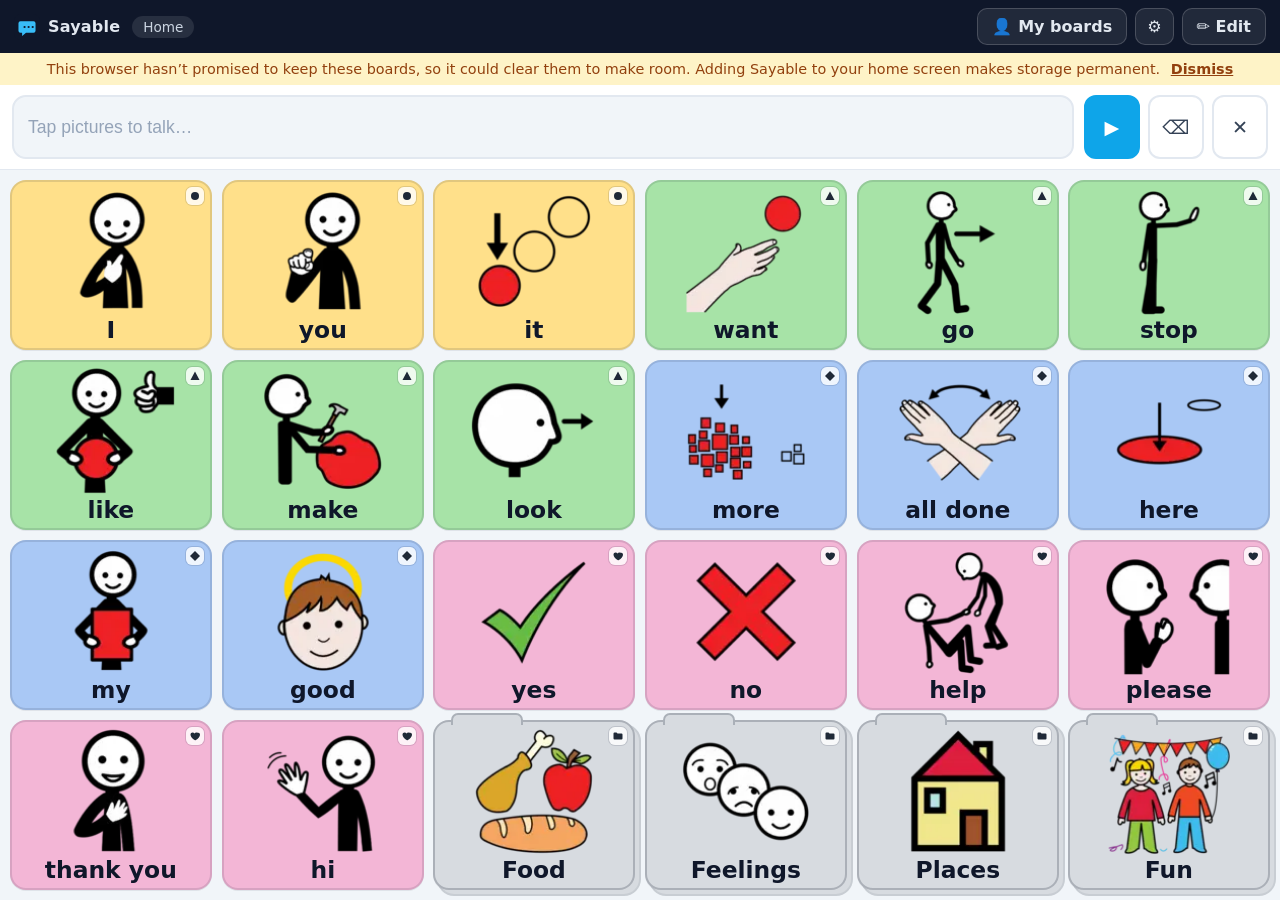
==== app/index.html @ 58f1ee5f "App: deploy the speech watchdog and the storage-permanence notice Tiles that go silent now say so in" ====
<!doctype html>
<html lang="en">
  <head>
    <meta charset="UTF-8" />
    <meta
      name="viewport"
      content="width=device-width, initial-scale=1.0, maximum-scale=1.0, user-scalable=no, viewport-fit=cover"
    />
    <meta name="theme-color" content="#0f172a" />
    <!-- The tile palette is deliberate; block WebView/Chrome "auto dark"
         from algorithmically darkening it (e.g. inside kiosk browsers). -->
    <meta name="color-scheme" content="only light" />
    <meta name="description" content="Sayable — a simple, fast communication board." />

    <!-- Installable web app (PWA) -->
    <meta name="mobile-web-app-capable" content="yes" />
    <meta name="apple-mobile-web-app-capable" content="yes" />
    <meta name="apple-mobile-web-app-status-bar-style" content="black-translucent" />
    <meta name="apple-mobile-web-app-title" content="Sayable" />
    <link rel="icon" href="/app/icon.svg" type="image/svg+xml" />
    <link rel="apple-touch-icon" href="/app/apple-touch-icon.png" />

    <title>Sayable</title>
    <script type="module" crossorigin src="/app/assets/index--m6t_MNO.js"></script>
    <link rel="stylesheet" crossorigin href="/app/assets/index-D01JScxK.css">
  <link rel="manifest" href="/app/manifest.webmanifest"></head>
  <body>
    <div id="app"></div>
  </body>
</html>
---- app/assets/index-D01JScxK.css ----
:root{color-scheme:only light;--ink: #0f172a;--ink-soft: #334155;--surface: #f1f5f9;--panel: #ffffff;--line: #e2e8f0;--accent: #0ea5e9;--danger: #e11d48;--radius: 16px;font-family:system-ui,-apple-system,Segoe UI,Roboto,Helvetica,Arial,sans-serif;-webkit-text-size-adjust:100%}*{box-sizing:border-box}html,body{margin:0;height:100%;background:var(--surface);color:var(--ink)}body{overscroll-behavior:none}#app{height:100dvh;display:flex;flex-direction:column}.app{display:flex;flex-direction:column;height:100%;min-height:0}.topbar{flex:0 0 auto;display:flex;align-items:center;gap:12px;padding:8px 14px;padding-top:calc(8px + env(safe-area-inset-top));padding-left:calc(14px + env(safe-area-inset-left));padding-right:calc(14px + env(safe-area-inset-right));background:var(--ink);color:#e2e8f0}.brand{display:flex;align-items:center;gap:8px;font-weight:700;letter-spacing:.2px}.brand .logo{display:block;border-radius:7px}.crumb{padding:3px 11px;border-radius:999px;background:#ffffff1a;font-size:.85rem;color:#cbd5e1}.top-actions{margin-left:auto;display:flex;align-items:center;gap:8px}.ghost{font:inherit;font-weight:600;color:#e2e8f0;background:#ffffff14;border:1px solid rgba(255,255,255,.18);padding:8px 14px;border-radius:10px;cursor:pointer}.ghost:active{transform:translateY(1px)}.ghost.subtle{font-weight:500;color:#cbd5e1;background:transparent;border-color:#ffffff24}.ghost.toggle.on{background:var(--accent);border-color:var(--accent);color:#fff}.warn{margin:0;padding:8px 14px;background:#fef3c7;color:#92400e;font-size:.9rem;text-align:center}.save-error{margin:0;padding:10px 14px;background:#fee2e2;color:#991b1b;font-size:.92rem;font-weight:600;text-align:center;border-bottom:1px solid #fecaca}.splash{height:100dvh;display:flex;flex-direction:column;align-items:center;justify-content:center;gap:14px;background:var(--surface);color:var(--ink-soft);font-weight:700;font-size:1.25rem}.splash img{border-radius:18px}.edit-hint{margin:0;padding:9px 14px;background:#e0f2fe;color:#075985;font-size:.92rem;text-align:center;border-bottom:1px solid #bae6fd;display:flex;flex-wrap:wrap;align-items:center;justify-content:center;gap:6px 14px}.edit-hint-text{flex:1 1 auto}.mask-tools{flex:0 0 auto;display:flex;align-items:center;gap:10px;white-space:nowrap}.mask-count{font-weight:700;font-variant-numeric:tabular-nums}.utterance{flex:0 0 auto;display:flex;gap:10px;padding:10px 12px;padding-left:calc(12px + env(safe-area-inset-left));padding-right:calc(12px + env(safe-area-inset-right));background:var(--panel);border-bottom:1px solid var(--line)}.strip{flex:1 1 auto;display:flex;align-items:center;gap:8px;flex-wrap:wrap;min-height:64px;padding:8px 14px;background:var(--surface);border:2px solid var(--line);border-radius:14px;cursor:pointer;text-align:left;overflow-x:auto}.placeholder{color:#94a3b8;font-size:1.1rem}.chip{display:inline-flex;align-items:center;gap:6px;padding:6px 12px;background:var(--panel);border:1px solid var(--line);border-radius:10px;font-size:1.15rem;font-weight:600;white-space:nowrap}.chip-sym{font-size:1.25rem}.bar-actions{flex:0 0 auto;display:flex;gap:8px}.bar-btn{font:inherit;font-size:1.2rem;min-width:56px;border:2px solid var(--line);background:var(--panel);border-radius:12px;cursor:pointer;color:var(--ink-soft)}.bar-btn:active{transform:translateY(1px)}.bar-btn.speak{background:var(--accent);border-color:var(--accent);color:#fff}.board-area{flex:1 1 auto;min-height:0;padding:10px;padding-left:calc(10px + env(safe-area-inset-left));padding-right:calc(10px + env(safe-area-inset-right));padding-bottom:calc(10px + env(safe-area-inset-bottom))}.grid{height:100%;display:grid;grid-template-columns:repeat(var(--cols),1fr);grid-template-rows:repeat(var(--rows),1fr);gap:10px}.tile{position:relative;container-type:size;display:flex;flex-direction:column;align-items:center;justify-content:center;gap:2px;padding:5px;border:2px solid rgba(15,23,42,.12);border-radius:var(--radius);background:var(--bg, #fff);color:var(--ink);cursor:pointer;font:inherit;user-select:none;-webkit-user-select:none;touch-action:manipulation;box-shadow:0 1px #0f172a14;transition:transform .05s ease;overflow:hidden}.tile:active{transform:scale(.96)}.tile:focus-visible{outline:3px solid var(--accent);outline-offset:2px}.tile-sym{font-size:clamp(1.4rem,46cqmin,5.5rem);line-height:1}.tile-label{font-size:clamp(.72rem,15cqmin,1.5rem);font-weight:700;text-align:center;line-height:1.05;max-width:100%}@media(max-width:600px){.board-area{overflow-y:auto;-webkit-overflow-scrolling:touch}.grid{height:auto;min-height:100%;grid-template-columns:repeat(auto-fill,minmax(96px,1fr));grid-template-rows:none;grid-auto-rows:auto;align-content:start}.tile,.tile-slot{aspect-ratio:1 / 1}}.tile.folder{overflow:visible;border-color:#0f172a38;box-shadow:5px 5px 0 -1px var(--bg, #fff),5px 5px 0 1px #0f172a2e,0 1px #0f172a14}.folder-tab{position:absolute;top:-9px;left:16px;width:42%;max-width:72px;height:12px;background:var(--bg, #fff);border:2px solid rgba(15,23,42,.22);border-bottom:none;border-radius:7px 7px 0 0}.grid.editing .tile{touch-action:none;cursor:grab}.tile.editing{box-shadow:0 0 0 2px #0ea5e973,0 1px #0f172a14}.tile.folder.editing{box-shadow:5px 5px 0 -1px var(--bg, #fff),5px 5px 0 1px #0f172a2e,0 0 0 2px #0ea5e973}.tile.dragging,.tile.editing.dragging,.tile.folder.editing.dragging{opacity:.3;filter:grayscale(.85);box-shadow:inset 0 0 0 2px #0ea5e98c;transform:none;cursor:grabbing}.tile-ghost{position:fixed;left:0;top:0;z-index:40;pointer-events:none;opacity:.95;filter:drop-shadow(0 14px 24px rgba(15,23,42,.35))}.tile-ghost .tile{width:100%;height:100%;aspect-ratio:auto;cursor:grabbing}.edit-grip{position:absolute;top:5px;left:8px;font-size:.85rem;letter-spacing:-1px;color:#0f172a66}.tile-slot{border-radius:var(--radius);border:2px dashed rgba(15,23,42,.07);background:#0f172a04;pointer-events:none}.tile.masked{opacity:.42;filter:saturate(.35)}.tile.blank{border-style:dashed;border-color:#0f172a2e;background:#0f172a05;box-shadow:none}.blank-label{color:var(--ink-soft);font-weight:600;font-size:clamp(.6rem,11cqmin,.9rem);letter-spacing:.04em;opacity:.55}.preview-tile.blank{border-style:dashed;border-color:#0f172a38;background:#0f172a05}.tile-eye{position:absolute;bottom:4px;right:5px;width:30px;height:30px;display:flex;align-items:center;justify-content:center;font-size:.9rem;line-height:1;border-radius:999px;background:#ffffffeb;box-shadow:0 0 0 1px #0f172a1f,0 1px 3px #0f172a38}.tile-eye.off:after{content:"";position:absolute;left:3px;right:3px;top:50%;height:2px;border-radius:2px;background:var(--danger);transform:rotate(-45deg)}.tile.masked .tile-eye{opacity:1}.reveal-chip{background:#fef3c7;border-color:#fcd34d;color:#92400e;font-weight:700}.preview-tile.masked{opacity:.42;filter:saturate(.35)}.add-tile{border:2px dashed rgba(15,23,42,.32);background:#ffffff8c;color:var(--ink-soft)}.add-tile .tile-sym{font-weight:300}.modal-backdrop{position:fixed;top:0;right:0;bottom:0;left:0;background:#0f172a80;display:flex;align-items:center;justify-content:center;padding:16px;z-index:50}.modal{width:100%;max-width:480px;max-height:92dvh;overflow-y:auto;background:var(--panel);border-radius:18px;padding:18px;box-shadow:0 24px 60px #0f172a59;display:flex;flex-direction:column;gap:12px}.modal-body{display:grid;grid-template-columns:1fr;gap:14px;grid-template-areas:"preview" "words" "picture" "color" "when" "advanced"}.field-preview{grid-area:preview;display:flex;justify-content:center}.field-words{grid-area:words}.field-picture{grid-area:picture}.field-color{grid-area:color}.field-when{grid-area:when}.field-advanced{grid-area:advanced;gap:12px;padding-top:6px;border-top:1px solid var(--line)}.adv-toggle{align-self:flex-start;display:inline-flex;align-items:center;gap:7px;padding:4px 2px;border:none;background:none;cursor:pointer;font:inherit;font-size:.85rem;font-weight:700;letter-spacing:.02em;color:var(--ink-soft)}.adv-toggle:hover{color:var(--ink)}.adv-caret{display:inline-block;transition:transform .15s ease;font-size:.75rem}.adv-caret.open{transform:rotate(90deg)}.adv-dot{width:7px;height:7px;border-radius:50%;background:var(--accent)}.adv-body{display:flex;flex-direction:column;gap:8px}.spoken-row{display:flex;gap:8px;align-items:stretch}.spoken-row .text-in{flex:1 1 auto;min-width:0}.preview-btn{flex:0 0 auto}.field-hint{font-size:.8rem;color:var(--ink-soft);line-height:1.35}@media(min-width:720px){.modal{max-width:820px}.modal-body{grid-template-columns:1fr 1fr;column-gap:26px;align-items:start;grid-template-areas:"words   preview" "picture color" "picture when" "advanced advanced"}}.modal-head{font-size:1.15rem;font-weight:800}.preview-tile{align-self:center;position:relative;container-type:size;width:150px;height:150px;display:flex;flex-direction:column;align-items:center;justify-content:center;gap:4px;background:var(--bg, #fff);border:2px solid rgba(15,23,42,.14);border-radius:var(--radius)}.preview-tile.folder{overflow:visible;box-shadow:5px 5px 0 -1px var(--bg, #fff),5px 5px 0 1px #0f172a2e}.field{display:flex;flex-direction:column;gap:8px}.field-label{font-size:.85rem;font-weight:700;color:var(--ink-soft);text-transform:uppercase;letter-spacing:.04em}.text-in,.emoji-in,.board-sel{font:inherit;padding:10px 12px;border:2px solid var(--line);border-radius:10px;background:var(--surface);color:var(--ink)}.text-in:focus,.emoji-in:focus,.board-sel:focus{outline:none;border-color:var(--accent)}.emoji-area{display:flex;gap:10px;align-items:flex-start}.emoji-in{width:64px;flex:0 0 auto;text-align:center;font-size:1.5rem}.emoji-grid{flex:1 1 auto;display:grid;grid-template-columns:repeat(8,1fr);gap:4px}.emoji-opt{font-size:1.25rem;aspect-ratio:1;border:1px solid transparent;border-radius:8px;background:var(--surface);cursor:pointer}.emoji-opt.sel{border-color:var(--accent);background:#e0f2fe}.swatches{display:grid;grid-template-columns:repeat(3,1fr);gap:8px}.swatch{font:inherit;font-weight:700;font-size:.85rem;padding:12px 6px;border:2px solid rgba(15,23,42,.12);border-radius:10px;background:var(--sw);color:#0f172abf;cursor:pointer}.swatch.sel{border-color:var(--ink);box-shadow:0 0 0 2px var(--ink)}.seg{display:grid;grid-template-columns:1fr 1fr;gap:8px}.seg button{font:inherit;font-weight:600;padding:11px 8px;border:2px solid var(--line);border-radius:10px;background:var(--surface);color:var(--ink-soft);cursor:pointer}.seg button.sel{border-color:var(--accent);background:#e0f2fe;color:#075985}.modal-actions{display:flex;align-items:center;gap:8px;padding-top:4px}.modal-actions .grow{flex:1 1 auto}.primary,.ghost-dark,.danger{font:inherit;font-weight:700;padding:11px 18px;border-radius:10px;cursor:pointer;border:2px solid transparent}.primary{background:var(--accent);color:#fff}.ghost-dark{background:var(--surface);border-color:var(--line);color:var(--ink-soft)}.danger{background:#fff1f2;border-color:#fecdd3;color:var(--danger)}img.sym-img{display:block;object-fit:contain;pointer-events:none}img.sym-img.tile-sym{flex:1 1 auto;width:100%;min-height:0;object-fit:contain}img.sym-img.chip-sym{width:1.4rem;height:1.4rem}.picker{display:flex;flex-direction:column;gap:10px}.picker-tabs{display:flex;gap:8px}.picker-tabs button{font:inherit;font-weight:600;padding:8px 12px;border:2px solid var(--line);border-radius:10px;background:var(--surface);color:var(--ink-soft);cursor:pointer}.picker-tabs button.sel{border-color:var(--accent);background:#e0f2fe;color:#075985}.search-row{display:flex;gap:8px}.search-row .text-in{flex:1 1 auto}.search-row .primary{flex:0 0 auto}.result-grid{display:grid;grid-template-columns:repeat(4,1fr);gap:8px;max-height:220px;overflow-y:auto}.result{aspect-ratio:1;padding:6px;border:2px solid var(--line);border-radius:10px;background:#fff;cursor:pointer}.result img{width:100%;height:100%;object-fit:contain}.result:hover{border-color:var(--accent)}.picker-note{margin:0;font-size:.85rem;color:var(--ink-soft)}.linklike{align-self:flex-start;padding:0;border:none;background:none;font-size:.85rem;color:var(--accent);text-decoration:underline;cursor:pointer}.import-error{color:var(--danger);font-weight:600}.attribution{margin:2px 0 0;font-size:.72rem;color:#94a3b8}.attribution a{color:inherit}.upload-area{display:flex;flex-direction:column;gap:8px;align-items:flex-start}.upload-btn{display:inline-flex;align-items:center;justify-content:center;font:inherit;font-weight:700;padding:14px 20px;border:2px dashed var(--accent);border-radius:12px;background:#e0f2fe;color:#075985;cursor:pointer}.upload-btn input{display:none}.profile-chip{display:inline-flex;align-items:center;gap:6px;max-width:200px}.pchip-name{max-width:130px;overflow:hidden;text-overflow:ellipsis;white-space:nowrap}.profiles-modal{max-width:600px}.profile-grid{display:grid;grid-template-columns:repeat(auto-fill,minmax(150px,1fr));gap:12px}.pcard{position:relative;display:flex;flex-direction:column;border:2px solid var(--line);border-radius:14px;background:var(--surface);min-height:104px}.pcard.active{border-color:var(--accent);box-shadow:0 0 0 2px #0ea5e940}.pcard-check{position:absolute;top:8px;right:11px;color:var(--accent);font-weight:800}.pcard-main{flex:1 1 auto;display:flex;flex-direction:column;gap:4px;align-items:flex-start;justify-content:center;padding:14px;border:none;background:transparent;cursor:pointer;font:inherit;text-align:left}.pcard-name{font-weight:700;font-size:1.05rem}.pcard-meta{font-size:.8rem;color:var(--ink-soft)}.pcard-tools{display:flex;gap:4px;padding:0 10px 10px}.icon-btn{font:inherit;font-size:1rem;padding:4px 9px;border:1px solid var(--line);border-radius:8px;background:var(--panel);cursor:pointer}.pcard-rename{margin:12px 12px 8px}.pcard.adding{padding:12px;gap:8px;justify-content:center}.adding-actions{display:flex;gap:8px;justify-content:flex-end}.pcard-add{align-items:center;justify-content:center;gap:6px;border-style:dashed;color:var(--ink-soft);cursor:pointer;font:inherit;font-weight:600}.pcard-add-plus{font-size:1.9rem;font-weight:300;line-height:1}.ghost.icon-only{padding:8px 11px}.cat-badge{position:absolute;top:5px;right:6px;width:18px;height:18px;display:flex;align-items:center;justify-content:center;background:#ffffffd1;border-radius:6px;box-shadow:0 0 0 1px #0f172a1f}.cat-badge svg{display:block;fill:#1f2937}.report-modal{max-width:520px}.rp-tabs{display:flex;gap:6px;margin-bottom:12px}.rp-tab{flex:1 1 0;padding:8px 4px;border:2px solid var(--line);border-radius:10px;background:var(--panel);color:var(--ink-soft);font:inherit;font-size:.86rem;font-weight:700;cursor:pointer}.rp-tab.sel{border-color:var(--accent);background:#e0f2fe;color:#075985}.rp-stats{display:grid;grid-template-columns:repeat(auto-fit,minmax(108px,1fr));gap:8px;margin-bottom:14px}.rp-stat{display:flex;flex-direction:column;align-items:center;gap:2px;padding:10px 6px;border:1px solid var(--line);border-radius:12px;background:var(--surface);text-align:center}.rp-num{font-size:1.5rem;font-weight:800;line-height:1;font-variant-numeric:tabular-nums}.rp-cap{font-size:.74rem;color:var(--ink-soft)}.rp-section{margin-bottom:14px}.rp-days{font-weight:400;color:var(--ink-soft)}.rp-chart{display:flex;align-items:flex-end;gap:2px;height:76px;margin-top:6px;padding:4px 6px;border:1px solid var(--line);border-radius:10px;background:var(--surface)}.rp-bar{flex:1 1 0;min-width:2px;height:var(--h, 0%);min-height:2px;border-radius:2px 2px 0 0;background:var(--accent)}.rp-axis{display:flex;justify-content:space-between;margin-top:3px;font-size:.72rem;color:var(--ink-soft)}.rp-words{display:flex;flex-direction:column;gap:4px;margin-top:6px}.rp-word{display:grid;grid-template-columns:6.5rem 1fr 2.5rem;align-items:center;gap:8px;font-size:.86rem}.rp-word-text{overflow:hidden;text-overflow:ellipsis;white-space:nowrap;font-weight:700}.rp-word-bar{height:10px;width:var(--w, 0%);min-width:3px;border-radius:5px;background:var(--accent);opacity:.75}.rp-word-n{text-align:right;color:var(--ink-soft);font-variant-numeric:tabular-nums}.settings-modal{max-width:440px}.range{width:100%;accent-color:var(--accent);height:28px}.voice-help{font-size:.85rem;color:var(--ink-soft)}.voice-help summary{cursor:pointer;color:var(--accent);font-weight:600}.voice-help p{margin:6px 0 0;line-height:1.35}.toggle-row{display:flex;align-items:center;justify-content:space-between;gap:16px}.toggle-text{display:flex;flex-direction:column;gap:2px}.toggle-hint{font-size:.82rem;color:var(--ink-soft)}.switch{-moz-appearance:none;appearance:none;-webkit-appearance:none;flex:0 0 auto;width:46px;height:26px;border-radius:999px;background:#cbd5e1;position:relative;cursor:pointer;transition:background .15s ease}.switch:checked{background:var(--accent)}.switch:after{content:"";position:absolute;top:3px;left:3px;width:20px;height:20px;border-radius:50%;background:#fff;transition:transform .15s ease}.switch:checked:after{transform:translate(20px)}.recovery-notice{margin:0;padding:9px 14px;background:#e0f2fe;color:#075985;font-size:.92rem;text-align:center;border-bottom:1px solid #bae6fd}.update-notice{margin:0;padding:9px 14px;background:#ecfccb;color:#3f6212;font-size:.92rem;text-align:center;border-bottom:1px solid #d9f99d}:root.modal-open,:root.modal-open body{overflow:hidden;overscroll-behavior:none}.link-btn{font:inherit;font-weight:600;color:inherit;background:none;border:none;text-decoration:underline;cursor:pointer;padding:0 0 0 6px}.backup-list{display:flex;flex-direction:column;gap:8px;max-height:260px;overflow-y:auto}.backup-row{display:flex;align-items:center;gap:10px;padding:8px 10px;border:1px solid var(--line);border-radius:10px;background:var(--surface)}.backup-info{display:flex;flex-direction:column;gap:2px;min-width:0;flex:1 1 auto}.backup-label{font-weight:700;font-size:.95rem}.backup-meta{font-size:.78rem;color:var(--ink-soft)}.backup-actions{display:flex;gap:6px;flex:0 0 auto}.ghost-dark.small{padding:7px 12px;font-size:.85rem}@media(prefers-reduced-motion:reduce){.tile,.bar-btn,.ghost{transition:none}.tile:active{transform:none}}.pin-modal{max-width:320px;align-items:center;text-align:center}.pin-dots{display:flex;gap:14px;justify-content:center;padding:6px 0 2px}.pin-dot{width:16px;height:16px;border-radius:50%;border:2px solid var(--line)}.pin-dot.filled{background:var(--accent);border-color:var(--accent)}.pin-error{margin:0;color:var(--danger);font-size:.9rem}.pin-pad{display:grid;grid-template-columns:repeat(3,76px);gap:10px;justify-content:center}.pin-key{height:64px;border:0;border-radius:14px;background:var(--surface);color:var(--ink);font-size:1.4rem;font-weight:600;cursor:pointer}.pin-key:active{transform:scale(.96)}.pin-key.ghosted{background:transparent;font-size:.95rem;font-weight:500;color:var(--ink-soft)}.lock-actions{display:flex;gap:8px}.obf-chip{font-size:.6rem;font-weight:800;letter-spacing:.03em;color:var(--ink-soft)}.voice-open{display:flex;align-items:center;gap:12px;width:100%;font:inherit;padding:12px 14px;border:2px solid var(--line);border-radius:10px;background:var(--surface);color:var(--ink);cursor:pointer}.voice-open:hover{border-color:var(--accent)}.voice-open-name{flex:1 1 auto;min-width:0;overflow:hidden;text-overflow:ellipsis;white-space:nowrap;text-align:left;font-weight:700}.voice-open-cta{flex:0 0 auto;font-weight:700;font-size:.9rem;color:var(--accent)}.vp-backdrop{z-index:60}.voice-modal{max-width:540px}.vp-tabs{display:flex;gap:8px}.vp-tab{flex:1 1 0;display:inline-flex;align-items:center;justify-content:center;gap:8px;font:inherit;font-weight:700;padding:10px 12px;border:2px solid var(--line);border-radius:12px;background:var(--surface);color:var(--ink-soft);cursor:pointer}.vp-tab.sel{border-color:var(--accent);background:#e0f2fe;color:#075985}.vp-tab:disabled{opacity:.45;cursor:default}.vp-count{font-size:.72rem;font-weight:800;padding:1px 7px;border-radius:999px;background:#0f172a1a}.vp-tab.sel .vp-count{background:#0284c72e}.vp-chips{display:flex;flex-wrap:wrap;gap:6px}.vp-chip{font:inherit;font-size:.82rem;font-weight:600;padding:6px 12px;border:2px solid var(--line);border-radius:999px;background:var(--surface);color:var(--ink-soft);cursor:pointer}.vp-chip.sel{border-color:var(--accent);background:#e0f2fe;color:#075985}.vp-search{width:100%}.vp-list{display:flex;flex-direction:column;gap:6px;max-height:46dvh;overflow-y:auto;padding:2px;margin:0 -2px}.vp-row{display:flex;align-items:center;gap:12px;width:100%;min-height:52px;padding:10px 12px;font:inherit;text-align:left;border:2px solid var(--line);border-radius:12px;background:#fff;color:var(--ink);cursor:pointer}.vp-row:hover{border-color:#bae6fd}.vp-row.sel{border-color:var(--accent);background:#e0f2fe}.vp-play{flex:0 0 auto;display:inline-flex;align-items:center;justify-content:center;width:30px;height:30px;border-radius:50%;background:var(--surface);color:var(--accent);font-size:.78rem}.vp-row.sel .vp-play{background:#fff}.vp-name{flex:1 1 auto;min-width:0;display:flex;flex-direction:column;gap:1px;font-weight:600}.vp-sub{font-size:.75rem;font-weight:500;color:var(--ink-soft)}.vp-badge{display:inline-block;margin-left:6px;padding:1px 6px;font-size:.64rem;font-weight:800;text-transform:uppercase;letter-spacing:.04em;color:#075985;background:#0284c724;border-radius:6px;vertical-align:middle}.vp-check{flex:0 0 auto;font-weight:800;color:var(--accent)}.vp-group-head{padding:8px 4px 2px;font-size:.72rem;font-weight:800;text-transform:uppercase;letter-spacing:.05em;color:var(--ink-soft)}
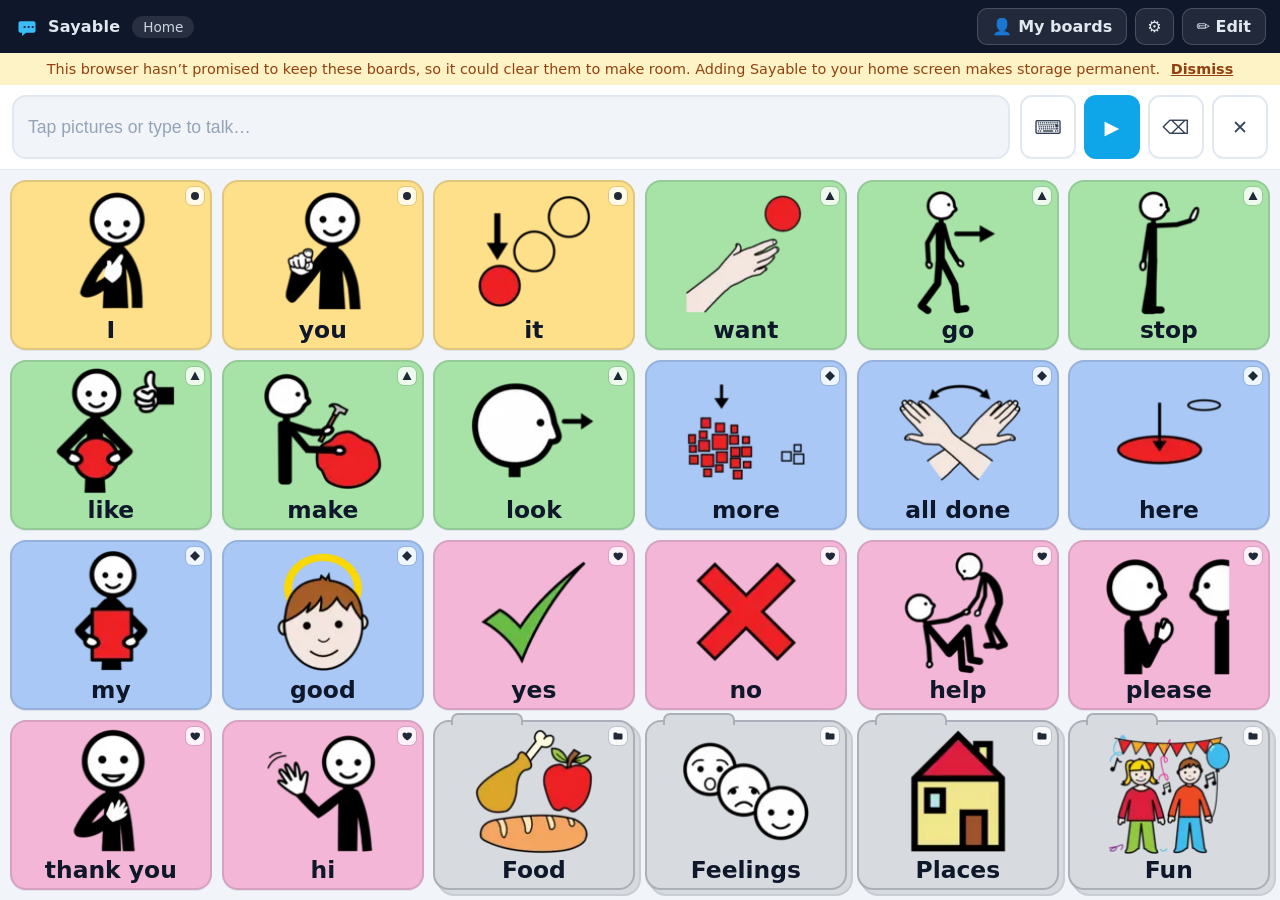
==== commit e2e8f00c: "App: deploy typing in the sentence bar Built from sayable-systems 3c4f2cd with SAYABLE_BASE=/app/.  " ====
--- a/app/index.html
+++ b/app/index.html
@@ -21,8 +21,8 @@
     <link rel="apple-touch-icon" href="/app/apple-touch-icon.png" />
 
     <title>Sayable</title>
-    <script type="module" crossorigin src="/app/assets/index--m6t_MNO.js"></script>
-    <link rel="stylesheet" crossorigin href="/app/assets/index-D01JScxK.css">
+    <script type="module" crossorigin src="/app/assets/index-BCcnwxHe.js"></script>
+    <link rel="stylesheet" crossorigin href="/app/assets/index-DOdYPsz6.css">
   <link rel="manifest" href="/app/manifest.webmanifest"></head>
   <body>
     <div id="app"></div>
--- a/app/assets/index-DOdYPsz6.css
+++ b/app/assets/index-DOdYPsz6.css
@@ -0,0 +1 @@
+:root{color-scheme:only light;--ink: #0f172a;--ink-soft: #334155;--surface: #f1f5f9;--panel: #ffffff;--line: #e2e8f0;--accent: #0ea5e9;--danger: #e11d48;--radius: 16px;font-family:system-ui,-apple-system,Segoe UI,Roboto,Helvetica,Arial,sans-serif;-webkit-text-size-adjust:100%}*{box-sizing:border-box}html,body{margin:0;height:100%;background:var(--surface);color:var(--ink)}body{overscroll-behavior:none}#app{height:100dvh;display:flex;flex-direction:column}.app{display:flex;flex-direction:column;height:100%;min-height:0}.topbar{flex:0 0 auto;display:flex;align-items:center;gap:12px;padding:8px 14px;padding-top:calc(8px + env(safe-area-inset-top));padding-left:calc(14px + env(safe-area-inset-left));padding-right:calc(14px + env(safe-area-inset-right));background:var(--ink);color:#e2e8f0}.brand{display:flex;align-items:center;gap:8px;font-weight:700;letter-spacing:.2px}.brand .logo{display:block;border-radius:7px}.crumb{padding:3px 11px;border-radius:999px;background:#ffffff1a;font-size:.85rem;color:#cbd5e1}.top-actions{margin-left:auto;display:flex;align-items:center;gap:8px}.ghost{font:inherit;font-weight:600;color:#e2e8f0;background:#ffffff14;border:1px solid rgba(255,255,255,.18);padding:8px 14px;border-radius:10px;cursor:pointer}.ghost:active{transform:translateY(1px)}.ghost.subtle{font-weight:500;color:#cbd5e1;background:transparent;border-color:#ffffff24}.ghost.toggle.on{background:var(--accent);border-color:var(--accent);color:#fff}.warn{margin:0;padding:8px 14px;background:#fef3c7;color:#92400e;font-size:.9rem;text-align:center}.save-error{margin:0;padding:10px 14px;background:#fee2e2;color:#991b1b;font-size:.92rem;font-weight:600;text-align:center;border-bottom:1px solid #fecaca}.splash{height:100dvh;display:flex;flex-direction:column;align-items:center;justify-content:center;gap:14px;background:var(--surface);color:var(--ink-soft);font-weight:700;font-size:1.25rem}.splash img{border-radius:18px}.edit-hint{margin:0;padding:9px 14px;background:#e0f2fe;color:#075985;font-size:.92rem;text-align:center;border-bottom:1px solid #bae6fd;display:flex;flex-wrap:wrap;align-items:center;justify-content:center;gap:6px 14px}.edit-hint-text{flex:1 1 auto}.mask-tools{flex:0 0 auto;display:flex;align-items:center;gap:10px;white-space:nowrap}.mask-count{font-weight:700;font-variant-numeric:tabular-nums}.utterance{flex:0 0 auto;display:flex;flex-direction:column;gap:8px;padding:10px 12px;padding-left:calc(12px + env(safe-area-inset-left));padding-right:calc(12px + env(safe-area-inset-right));background:var(--panel);border-bottom:1px solid var(--line)}.bar-row{display:flex;gap:10px}.strip{flex:1 1 auto;display:flex;align-items:center;gap:8px;flex-wrap:wrap;min-height:64px;padding:8px 14px;background:var(--surface);border:2px solid var(--line);border-radius:14px;cursor:pointer;text-align:left;overflow-x:auto}.placeholder{color:#94a3b8;font-size:1.1rem}.chip{display:inline-flex;align-items:center;gap:6px;padding:6px 12px;background:var(--panel);border:1px solid var(--line);border-radius:10px;font-size:1.15rem;font-weight:600;white-space:nowrap}.chip-sym{font-size:1.25rem}.bar-actions{flex:0 0 auto;display:flex;gap:8px}.bar-btn{font:inherit;font-size:1.2rem;min-width:56px;border:2px solid var(--line);background:var(--panel);border-radius:12px;cursor:pointer;color:var(--ink-soft)}.bar-btn:active{transform:translateY(1px)}.bar-btn.speak{background:var(--accent);border-color:var(--accent);color:#fff}.bar-btn:disabled{opacity:.4;cursor:default}.bar-btn.type.on{background:var(--ink);border-color:var(--ink);color:#fff}.type-row{display:flex;gap:8px}.type-field{flex:1 1 auto;min-width:0;font:inherit;font-size:1.15rem;padding:12px 14px;color:var(--ink);background:var(--surface);border:2px solid var(--accent);border-radius:14px}.type-field::placeholder{color:#94a3b8}.type-row .bar-btn{padding:0 14px}.board-area{flex:1 1 auto;min-height:0;padding:10px;padding-left:calc(10px + env(safe-area-inset-left));padding-right:calc(10px + env(safe-area-inset-right));padding-bottom:calc(10px + env(safe-area-inset-bottom))}.grid{height:100%;display:grid;grid-template-columns:repeat(var(--cols),1fr);grid-template-rows:repeat(var(--rows),1fr);gap:10px}.tile{position:relative;container-type:size;display:flex;flex-direction:column;align-items:center;justify-content:center;gap:2px;padding:5px;border:2px solid rgba(15,23,42,.12);border-radius:var(--radius);background:var(--bg, #fff);color:var(--ink);cursor:pointer;font:inherit;user-select:none;-webkit-user-select:none;touch-action:manipulation;box-shadow:0 1px #0f172a14;transition:transform .05s ease;overflow:hidden}.tile:active{transform:scale(.96)}.tile:focus-visible{outline:3px solid var(--accent);outline-offset:2px}.tile-sym{font-size:clamp(1.4rem,46cqmin,5.5rem);line-height:1}.tile-label{font-size:clamp(.72rem,15cqmin,1.5rem);font-weight:700;text-align:center;line-height:1.05;max-width:100%}@media(max-width:600px){.board-area{overflow-y:auto;-webkit-overflow-scrolling:touch}.grid{height:auto;min-height:100%;grid-template-columns:repeat(auto-fill,minmax(96px,1fr));grid-template-rows:none;grid-auto-rows:auto;align-content:start}.tile,.tile-slot{aspect-ratio:1 / 1}}.tile.folder{overflow:visible;border-color:#0f172a38;box-shadow:5px 5px 0 -1px var(--bg, #fff),5px 5px 0 1px #0f172a2e,0 1px #0f172a14}.folder-tab{position:absolute;top:-9px;left:16px;width:42%;max-width:72px;height:12px;background:var(--bg, #fff);border:2px solid rgba(15,23,42,.22);border-bottom:none;border-radius:7px 7px 0 0}.grid.editing .tile{touch-action:none;cursor:grab}.tile.editing{box-shadow:0 0 0 2px #0ea5e973,0 1px #0f172a14}.tile.folder.editing{box-shadow:5px 5px 0 -1px var(--bg, #fff),5px 5px 0 1px #0f172a2e,0 0 0 2px #0ea5e973}.tile.dragging,.tile.editing.dragging,.tile.folder.editing.dragging{opacity:.3;filter:grayscale(.85);box-shadow:inset 0 0 0 2px #0ea5e98c;transform:none;cursor:grabbing}.tile-ghost{position:fixed;left:0;top:0;z-index:40;pointer-events:none;opacity:.95;filter:drop-shadow(0 14px 24px rgba(15,23,42,.35))}.tile-ghost .tile{width:100%;height:100%;aspect-ratio:auto;cursor:grabbing}.edit-grip{position:absolute;top:5px;left:8px;font-size:.85rem;letter-spacing:-1px;color:#0f172a66}.tile-slot{border-radius:var(--radius);border:2px dashed rgba(15,23,42,.07);background:#0f172a04;pointer-events:none}.tile.masked{opacity:.42;filter:saturate(.35)}.tile.blank{border-style:dashed;border-color:#0f172a2e;background:#0f172a05;box-shadow:none}.blank-label{color:var(--ink-soft);font-weight:600;font-size:clamp(.6rem,11cqmin,.9rem);letter-spacing:.04em;opacity:.55}.preview-tile.blank{border-style:dashed;border-color:#0f172a38;background:#0f172a05}.tile-eye{position:absolute;bottom:4px;right:5px;width:30px;height:30px;display:flex;align-items:center;justify-content:center;font-size:.9rem;line-height:1;border-radius:999px;background:#ffffffeb;box-shadow:0 0 0 1px #0f172a1f,0 1px 3px #0f172a38}.tile-eye.off:after{content:"";position:absolute;left:3px;right:3px;top:50%;height:2px;border-radius:2px;background:var(--danger);transform:rotate(-45deg)}.tile.masked .tile-eye{opacity:1}.reveal-chip{background:#fef3c7;border-color:#fcd34d;color:#92400e;font-weight:700}.preview-tile.masked{opacity:.42;filter:saturate(.35)}.add-tile{border:2px dashed rgba(15,23,42,.32);background:#ffffff8c;color:var(--ink-soft)}.add-tile .tile-sym{font-weight:300}.modal-backdrop{position:fixed;top:0;right:0;bottom:0;left:0;background:#0f172a80;display:flex;align-items:center;justify-content:center;padding:16px;z-index:50}.modal{width:100%;max-width:480px;max-height:92dvh;overflow-y:auto;background:var(--panel);border-radius:18px;padding:18px;box-shadow:0 24px 60px #0f172a59;display:flex;flex-direction:column;gap:12px}.modal-body{display:grid;grid-template-columns:1fr;gap:14px;grid-template-areas:"preview" "words" "picture" "color" "when" "advanced"}.field-preview{grid-area:preview;display:flex;justify-content:center}.field-words{grid-area:words}.field-picture{grid-area:picture}.field-color{grid-area:color}.field-when{grid-area:when}.field-advanced{grid-area:advanced;gap:12px;padding-top:6px;border-top:1px solid var(--line)}.adv-toggle{align-self:flex-start;display:inline-flex;align-items:center;gap:7px;padding:4px 2px;border:none;background:none;cursor:pointer;font:inherit;font-size:.85rem;font-weight:700;letter-spacing:.02em;color:var(--ink-soft)}.adv-toggle:hover{color:var(--ink)}.adv-caret{display:inline-block;transition:transform .15s ease;font-size:.75rem}.adv-caret.open{transform:rotate(90deg)}.adv-dot{width:7px;height:7px;border-radius:50%;background:var(--accent)}.adv-body{display:flex;flex-direction:column;gap:8px}.spoken-row{display:flex;gap:8px;align-items:stretch}.spoken-row .text-in{flex:1 1 auto;min-width:0}.preview-btn{flex:0 0 auto}.field-hint{font-size:.8rem;color:var(--ink-soft);line-height:1.35}@media(min-width:720px){.modal{max-width:820px}.modal-body{grid-template-columns:1fr 1fr;column-gap:26px;align-items:start;grid-template-areas:"words   preview" "picture color" "picture when" "advanced advanced"}}.modal-head{font-size:1.15rem;font-weight:800}.preview-tile{align-self:center;position:relative;container-type:size;width:150px;height:150px;display:flex;flex-direction:column;align-items:center;justify-content:center;gap:4px;background:var(--bg, #fff);border:2px solid rgba(15,23,42,.14);border-radius:var(--radius)}.preview-tile.folder{overflow:visible;box-shadow:5px 5px 0 -1px var(--bg, #fff),5px 5px 0 1px #0f172a2e}.field{display:flex;flex-direction:column;gap:8px}.field-label{font-size:.85rem;font-weight:700;color:var(--ink-soft);text-transform:uppercase;letter-spacing:.04em}.text-in,.emoji-in,.board-sel{font:inherit;padding:10px 12px;border:2px solid var(--line);border-radius:10px;background:var(--surface);color:var(--ink)}.text-in:focus,.emoji-in:focus,.board-sel:focus{outline:none;border-color:var(--accent)}.emoji-area{display:flex;gap:10px;align-items:flex-start}.emoji-in{width:64px;flex:0 0 auto;text-align:center;font-size:1.5rem}.emoji-grid{flex:1 1 auto;display:grid;grid-template-columns:repeat(8,1fr);gap:4px}.emoji-opt{font-size:1.25rem;aspect-ratio:1;border:1px solid transparent;border-radius:8px;background:var(--surface);cursor:pointer}.emoji-opt.sel{border-color:var(--accent);background:#e0f2fe}.swatches{display:grid;grid-template-columns:repeat(3,1fr);gap:8px}.swatch{font:inherit;font-weight:700;font-size:.85rem;padding:12px 6px;border:2px solid rgba(15,23,42,.12);border-radius:10px;background:var(--sw);color:#0f172abf;cursor:pointer}.swatch.sel{border-color:var(--ink);box-shadow:0 0 0 2px var(--ink)}.seg{display:grid;grid-template-columns:1fr 1fr;gap:8px}.seg button{font:inherit;font-weight:600;padding:11px 8px;border:2px solid var(--line);border-radius:10px;background:var(--surface);color:var(--ink-soft);cursor:pointer}.seg button.sel{border-color:var(--accent);background:#e0f2fe;color:#075985}.modal-actions{display:flex;align-items:center;gap:8px;padding-top:4px}.modal-actions .grow{flex:1 1 auto}.primary,.ghost-dark,.danger{font:inherit;font-weight:700;padding:11px 18px;border-radius:10px;cursor:pointer;border:2px solid transparent}.primary{background:var(--accent);color:#fff}.ghost-dark{background:var(--surface);border-color:var(--line);color:var(--ink-soft)}.danger{background:#fff1f2;border-color:#fecdd3;color:var(--danger)}img.sym-img{display:block;object-fit:contain;pointer-events:none}img.sym-img.tile-sym{flex:1 1 auto;width:100%;min-height:0;object-fit:contain}img.sym-img.chip-sym{width:1.4rem;height:1.4rem}.picker{display:flex;flex-direction:column;gap:10px}.picker-tabs{display:flex;gap:8px}.picker-tabs button{font:inherit;font-weight:600;padding:8px 12px;border:2px solid var(--line);border-radius:10px;background:var(--surface);color:var(--ink-soft);cursor:pointer}.picker-tabs button.sel{border-color:var(--accent);background:#e0f2fe;color:#075985}.search-row{display:flex;gap:8px}.search-row .text-in{flex:1 1 auto}.search-row .primary{flex:0 0 auto}.result-grid{display:grid;grid-template-columns:repeat(4,1fr);gap:8px;max-height:220px;overflow-y:auto}.result{aspect-ratio:1;padding:6px;border:2px solid var(--line);border-radius:10px;background:#fff;cursor:pointer}.result img{width:100%;height:100%;object-fit:contain}.result:hover{border-color:var(--accent)}.picker-note{margin:0;font-size:.85rem;color:var(--ink-soft)}.linklike{align-self:flex-start;padding:0;border:none;background:none;font-size:.85rem;color:var(--accent);text-decoration:underline;cursor:pointer}.import-error{color:var(--danger);font-weight:600}.attribution{margin:2px 0 0;font-size:.72rem;color:#94a3b8}.attribution a{color:inherit}.upload-area{display:flex;flex-direction:column;gap:8px;align-items:flex-start}.upload-btn{display:inline-flex;align-items:center;justify-content:center;font:inherit;font-weight:700;padding:14px 20px;border:2px dashed var(--accent);border-radius:12px;background:#e0f2fe;color:#075985;cursor:pointer}.upload-btn input{display:none}.profile-chip{display:inline-flex;align-items:center;gap:6px;max-width:200px}.pchip-name{max-width:130px;overflow:hidden;text-overflow:ellipsis;white-space:nowrap}.profiles-modal{max-width:600px}.profile-grid{display:grid;grid-template-columns:repeat(auto-fill,minmax(150px,1fr));gap:12px}.pcard{position:relative;display:flex;flex-direction:column;border:2px solid var(--line);border-radius:14px;background:var(--surface);min-height:104px}.pcard.active{border-color:var(--accent);box-shadow:0 0 0 2px #0ea5e940}.pcard-check{position:absolute;top:8px;right:11px;color:var(--accent);font-weight:800}.pcard-main{flex:1 1 auto;display:flex;flex-direction:column;gap:4px;align-items:flex-start;justify-content:center;padding:14px;border:none;background:transparent;cursor:pointer;font:inherit;text-align:left}.pcard-name{font-weight:700;font-size:1.05rem}.pcard-meta{font-size:.8rem;color:var(--ink-soft)}.pcard-tools{display:flex;gap:4px;padding:0 10px 10px}.icon-btn{font:inherit;font-size:1rem;padding:4px 9px;border:1px solid var(--line);border-radius:8px;background:var(--panel);cursor:pointer}.pcard-rename{margin:12px 12px 8px}.pcard.adding{padding:12px;gap:8px;justify-content:center}.adding-actions{display:flex;gap:8px;justify-content:flex-end}.pcard-add{align-items:center;justify-content:center;gap:6px;border-style:dashed;color:var(--ink-soft);cursor:pointer;font:inherit;font-weight:600}.pcard-add-plus{font-size:1.9rem;font-weight:300;line-height:1}.ghost.icon-only{padding:8px 11px}.cat-badge{position:absolute;top:5px;right:6px;width:18px;height:18px;display:flex;align-items:center;justify-content:center;background:#ffffffd1;border-radius:6px;box-shadow:0 0 0 1px #0f172a1f}.cat-badge svg{display:block;fill:#1f2937}.report-modal{max-width:520px}.rp-tabs{display:flex;gap:6px;margin-bottom:12px}.rp-tab{flex:1 1 0;padding:8px 4px;border:2px solid var(--line);border-radius:10px;background:var(--panel);color:var(--ink-soft);font:inherit;font-size:.86rem;font-weight:700;cursor:pointer}.rp-tab.sel{border-color:var(--accent);background:#e0f2fe;color:#075985}.rp-stats{display:grid;grid-template-columns:repeat(auto-fit,minmax(108px,1fr));gap:8px;margin-bottom:14px}.rp-stat{display:flex;flex-direction:column;align-items:center;gap:2px;padding:10px 6px;border:1px solid var(--line);border-radius:12px;background:var(--surface);text-align:center}.rp-num{font-size:1.5rem;font-weight:800;line-height:1;font-variant-numeric:tabular-nums}.rp-cap{font-size:.74rem;color:var(--ink-soft)}.rp-section{margin-bottom:14px}.rp-days{font-weight:400;color:var(--ink-soft)}.rp-chart{display:flex;align-items:flex-end;gap:2px;height:76px;margin-top:6px;padding:4px 6px;border:1px solid var(--line);border-radius:10px;background:var(--surface)}.rp-bar{flex:1 1 0;min-width:2px;height:var(--h, 0%);min-height:2px;border-radius:2px 2px 0 0;background:var(--accent)}.rp-axis{display:flex;justify-content:space-between;margin-top:3px;font-size:.72rem;color:var(--ink-soft)}.rp-words{display:flex;flex-direction:column;gap:4px;margin-top:6px}.rp-word{display:grid;grid-template-columns:6.5rem 1fr 2.5rem;align-items:center;gap:8px;font-size:.86rem}.rp-word-text{overflow:hidden;text-overflow:ellipsis;white-space:nowrap;font-weight:700}.rp-word-bar{height:10px;width:var(--w, 0%);min-width:3px;border-radius:5px;background:var(--accent);opacity:.75}.rp-word-n{text-align:right;color:var(--ink-soft);font-variant-numeric:tabular-nums}.settings-modal{max-width:440px}.range{width:100%;accent-color:var(--accent);height:28px}.voice-help{font-size:.85rem;color:var(--ink-soft)}.voice-help summary{cursor:pointer;color:var(--accent);font-weight:600}.voice-help p{margin:6px 0 0;line-height:1.35}.toggle-row{display:flex;align-items:center;justify-content:space-between;gap:16px}.toggle-text{display:flex;flex-direction:column;gap:2px}.toggle-hint{font-size:.82rem;color:var(--ink-soft)}.switch{-moz-appearance:none;appearance:none;-webkit-appearance:none;flex:0 0 auto;width:46px;height:26px;border-radius:999px;background:#cbd5e1;position:relative;cursor:pointer;transition:background .15s ease}.switch:checked{background:var(--accent)}.switch:after{content:"";position:absolute;top:3px;left:3px;width:20px;height:20px;border-radius:50%;background:#fff;transition:transform .15s ease}.switch:checked:after{transform:translate(20px)}.recovery-notice{margin:0;padding:9px 14px;background:#e0f2fe;color:#075985;font-size:.92rem;text-align:center;border-bottom:1px solid #bae6fd}.update-notice{margin:0;padding:9px 14px;background:#ecfccb;color:#3f6212;font-size:.92rem;text-align:center;border-bottom:1px solid #d9f99d}:root.modal-open,:root.modal-open body{overflow:hidden;overscroll-behavior:none}.link-btn{font:inherit;font-weight:600;color:inherit;background:none;border:none;text-decoration:underline;cursor:pointer;padding:0 0 0 6px}.backup-list{display:flex;flex-direction:column;gap:8px;max-height:260px;overflow-y:auto}.backup-row{display:flex;align-items:center;gap:10px;padding:8px 10px;border:1px solid var(--line);border-radius:10px;background:var(--surface)}.backup-info{display:flex;flex-direction:column;gap:2px;min-width:0;flex:1 1 auto}.backup-label{font-weight:700;font-size:.95rem}.backup-meta{font-size:.78rem;color:var(--ink-soft)}.backup-actions{display:flex;gap:6px;flex:0 0 auto}.ghost-dark.small{padding:7px 12px;font-size:.85rem}@media(prefers-reduced-motion:reduce){.tile,.bar-btn,.ghost{transition:none}.tile:active{transform:none}}.pin-modal{max-width:320px;align-items:center;text-align:center}.pin-dots{display:flex;gap:14px;justify-content:center;padding:6px 0 2px}.pin-dot{width:16px;height:16px;border-radius:50%;border:2px solid var(--line)}.pin-dot.filled{background:var(--accent);border-color:var(--accent)}.pin-error{margin:0;color:var(--danger);font-size:.9rem}.pin-pad{display:grid;grid-template-columns:repeat(3,76px);gap:10px;justify-content:center}.pin-key{height:64px;border:0;border-radius:14px;background:var(--surface);color:var(--ink);font-size:1.4rem;font-weight:600;cursor:pointer}.pin-key:active{transform:scale(.96)}.pin-key.ghosted{background:transparent;font-size:.95rem;font-weight:500;color:var(--ink-soft)}.lock-actions{display:flex;gap:8px}.obf-chip{font-size:.6rem;font-weight:800;letter-spacing:.03em;color:var(--ink-soft)}.voice-open{display:flex;align-items:center;gap:12px;width:100%;font:inherit;padding:12px 14px;border:2px solid var(--line);border-radius:10px;background:var(--surface);color:var(--ink);cursor:pointer}.voice-open:hover{border-color:var(--accent)}.voice-open-name{flex:1 1 auto;min-width:0;overflow:hidden;text-overflow:ellipsis;white-space:nowrap;text-align:left;font-weight:700}.voice-open-cta{flex:0 0 auto;font-weight:700;font-size:.9rem;color:var(--accent)}.vp-backdrop{z-index:60}.voice-modal{max-width:540px}.vp-tabs{display:flex;gap:8px}.vp-tab{flex:1 1 0;display:inline-flex;align-items:center;justify-content:center;gap:8px;font:inherit;font-weight:700;padding:10px 12px;border:2px solid var(--line);border-radius:12px;background:var(--surface);color:var(--ink-soft);cursor:pointer}.vp-tab.sel{border-color:var(--accent);background:#e0f2fe;color:#075985}.vp-tab:disabled{opacity:.45;cursor:default}.vp-count{font-size:.72rem;font-weight:800;padding:1px 7px;border-radius:999px;background:#0f172a1a}.vp-tab.sel .vp-count{background:#0284c72e}.vp-chips{display:flex;flex-wrap:wrap;gap:6px}.vp-chip{font:inherit;font-size:.82rem;font-weight:600;padding:6px 12px;border:2px solid var(--line);border-radius:999px;background:var(--surface);color:var(--ink-soft);cursor:pointer}.vp-chip.sel{border-color:var(--accent);background:#e0f2fe;color:#075985}.vp-search{width:100%}.vp-list{display:flex;flex-direction:column;gap:6px;max-height:46dvh;overflow-y:auto;padding:2px;margin:0 -2px}.vp-row{display:flex;align-items:center;gap:12px;width:100%;min-height:52px;padding:10px 12px;font:inherit;text-align:left;border:2px solid var(--line);border-radius:12px;background:#fff;color:var(--ink);cursor:pointer}.vp-row:hover{border-color:#bae6fd}.vp-row.sel{border-color:var(--accent);background:#e0f2fe}.vp-play{flex:0 0 auto;display:inline-flex;align-items:center;justify-content:center;width:30px;height:30px;border-radius:50%;background:var(--surface);color:var(--accent);font-size:.78rem}.vp-row.sel .vp-play{background:#fff}.vp-name{flex:1 1 auto;min-width:0;display:flex;flex-direction:column;gap:1px;font-weight:600}.vp-sub{font-size:.75rem;font-weight:500;color:var(--ink-soft)}.vp-badge{display:inline-block;margin-left:6px;padding:1px 6px;font-size:.64rem;font-weight:800;text-transform:uppercase;letter-spacing:.04em;color:#075985;background:#0284c724;border-radius:6px;vertical-align:middle}.vp-check{flex:0 0 auto;font-weight:800;color:var(--accent)}.vp-group-head{padding:8px 4px 2px;font-size:.72rem;font-weight:800;text-transform:uppercase;letter-spacing:.05em;color:var(--ink-soft)}
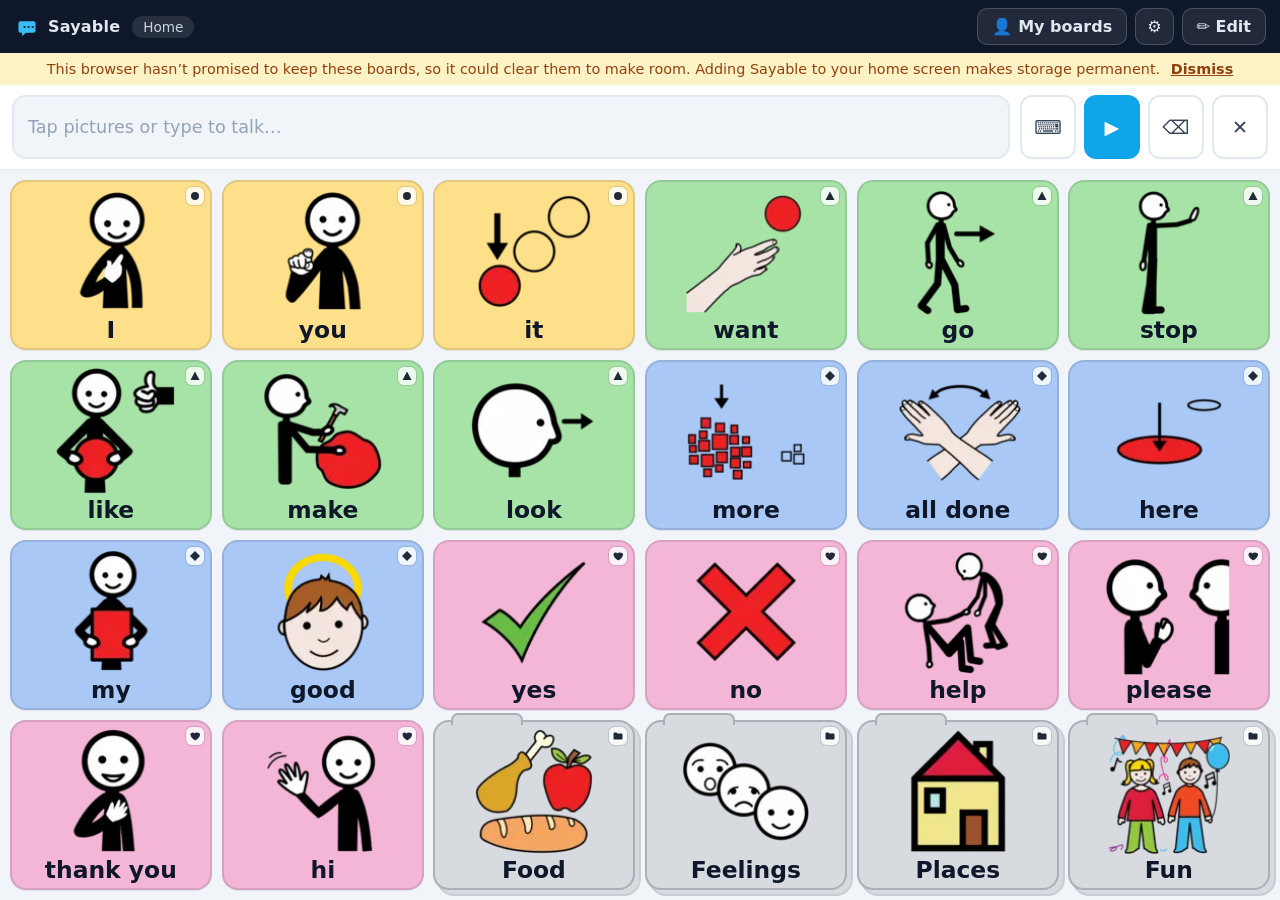
==== commit 148b5fb8: "App: deploy per-word removal from the sentence bar Built from sayable-systems c68ae0f with SAYABLE_B" ====
--- a/app/index.html
+++ b/app/index.html
@@ -21,8 +21,8 @@
     <link rel="apple-touch-icon" href="/app/apple-touch-icon.png" />
 
     <title>Sayable</title>
-    <script type="module" crossorigin src="/app/assets/index-BCcnwxHe.js"></script>
-    <link rel="stylesheet" crossorigin href="/app/assets/index-DOdYPsz6.css">
+    <script type="module" crossorigin src="/app/assets/index-gqPb-VIP.js"></script>
+    <link rel="stylesheet" crossorigin href="/app/assets/index-VMqKDPQh.css">
   <link rel="manifest" href="/app/manifest.webmanifest"></head>
   <body>
     <div id="app"></div>
--- a/app/assets/index-VMqKDPQh.css
+++ b/app/assets/index-VMqKDPQh.css
@@ -0,0 +1 @@
+:root{color-scheme:only light;--ink: #0f172a;--ink-soft: #334155;--surface: #f1f5f9;--panel: #ffffff;--line: #e2e8f0;--accent: #0ea5e9;--danger: #e11d48;--radius: 16px;font-family:system-ui,-apple-system,Segoe UI,Roboto,Helvetica,Arial,sans-serif;-webkit-text-size-adjust:100%}*{box-sizing:border-box}html,body{margin:0;height:100%;background:var(--surface);color:var(--ink)}body{overscroll-behavior:none}#app{height:100dvh;display:flex;flex-direction:column}.app{display:flex;flex-direction:column;height:100%;min-height:0}.topbar{flex:0 0 auto;display:flex;align-items:center;gap:12px;padding:8px 14px;padding-top:calc(8px + env(safe-area-inset-top));padding-left:calc(14px + env(safe-area-inset-left));padding-right:calc(14px + env(safe-area-inset-right));background:var(--ink);color:#e2e8f0}.brand{display:flex;align-items:center;gap:8px;font-weight:700;letter-spacing:.2px}.brand .logo{display:block;border-radius:7px}.crumb{padding:3px 11px;border-radius:999px;background:#ffffff1a;font-size:.85rem;color:#cbd5e1}.top-actions{margin-left:auto;display:flex;align-items:center;gap:8px}.ghost{font:inherit;font-weight:600;color:#e2e8f0;background:#ffffff14;border:1px solid rgba(255,255,255,.18);padding:8px 14px;border-radius:10px;cursor:pointer}.ghost:active{transform:translateY(1px)}.ghost.subtle{font-weight:500;color:#cbd5e1;background:transparent;border-color:#ffffff24}.ghost.toggle.on{background:var(--accent);border-color:var(--accent);color:#fff}.warn{margin:0;padding:8px 14px;background:#fef3c7;color:#92400e;font-size:.9rem;text-align:center}.save-error{margin:0;padding:10px 14px;background:#fee2e2;color:#991b1b;font-size:.92rem;font-weight:600;text-align:center;border-bottom:1px solid #fecaca}.splash{height:100dvh;display:flex;flex-direction:column;align-items:center;justify-content:center;gap:14px;background:var(--surface);color:var(--ink-soft);font-weight:700;font-size:1.25rem}.splash img{border-radius:18px}.edit-hint{margin:0;padding:9px 14px;background:#e0f2fe;color:#075985;font-size:.92rem;text-align:center;border-bottom:1px solid #bae6fd;display:flex;flex-wrap:wrap;align-items:center;justify-content:center;gap:6px 14px}.edit-hint-text{flex:1 1 auto}.mask-tools{flex:0 0 auto;display:flex;align-items:center;gap:10px;white-space:nowrap}.mask-count{font-weight:700;font-variant-numeric:tabular-nums}.utterance{flex:0 0 auto;display:flex;flex-direction:column;gap:8px;padding:10px 12px;padding-left:calc(12px + env(safe-area-inset-left));padding-right:calc(12px + env(safe-area-inset-right));background:var(--panel);border-bottom:1px solid var(--line)}.bar-row{display:flex;gap:10px}.strip{flex:1 1 auto;display:flex;align-items:center;gap:8px;flex-wrap:wrap;min-height:64px;padding:8px 14px;background:var(--surface);border:2px solid var(--line);border-radius:14px;cursor:pointer;text-align:left;overflow-x:auto}.placeholder{color:#94a3b8;font-size:1.1rem}.chip{display:inline-flex;align-items:center;gap:6px;padding:6px 12px;background:var(--panel);border:1px solid var(--line);border-radius:10px;font-size:1.15rem;font-weight:600;white-space:nowrap}.chip-sym{font-size:1.25rem}.chip-word{display:inline-flex;align-items:center;gap:6px;padding:0;border:0;background:none;font:inherit;color:inherit;cursor:pointer}.chip.armed{border-color:var(--accent);box-shadow:0 0 0 2px #0ea5e94d}.chip-x{display:inline-flex;align-items:center;justify-content:center;flex:0 0 auto;width:26px;height:26px;margin-right:-4px;padding:0;border:0;border-radius:50%;background:var(--line);color:var(--ink-soft);font:inherit;font-size:1.1rem;line-height:1;cursor:pointer}.chip-x:active{background:var(--danger);color:#fff}.bar-actions{flex:0 0 auto;display:flex;gap:8px}.bar-btn{font:inherit;font-size:1.2rem;min-width:56px;border:2px solid var(--line);background:var(--panel);border-radius:12px;cursor:pointer;color:var(--ink-soft)}.bar-btn:active{transform:translateY(1px)}.bar-btn.speak{background:var(--accent);border-color:var(--accent);color:#fff}.bar-btn:disabled{opacity:.4;cursor:default}.bar-btn.type.on{background:var(--ink);border-color:var(--ink);color:#fff}.type-row{display:flex;gap:8px}.type-field{flex:1 1 auto;min-width:0;font:inherit;font-size:1.15rem;padding:12px 14px;color:var(--ink);background:var(--surface);border:2px solid var(--accent);border-radius:14px}.type-field::placeholder{color:#94a3b8}.type-row .bar-btn{padding:0 14px}.board-area{flex:1 1 auto;min-height:0;padding:10px;padding-left:calc(10px + env(safe-area-inset-left));padding-right:calc(10px + env(safe-area-inset-right));padding-bottom:calc(10px + env(safe-area-inset-bottom))}.grid{height:100%;display:grid;grid-template-columns:repeat(var(--cols),1fr);grid-template-rows:repeat(var(--rows),1fr);gap:10px}.tile{position:relative;container-type:size;display:flex;flex-direction:column;align-items:center;justify-content:center;gap:2px;padding:5px;border:2px solid rgba(15,23,42,.12);border-radius:var(--radius);background:var(--bg, #fff);color:var(--ink);cursor:pointer;font:inherit;user-select:none;-webkit-user-select:none;touch-action:manipulation;box-shadow:0 1px #0f172a14;transition:transform .05s ease;overflow:hidden}.tile:active{transform:scale(.96)}.tile:focus-visible{outline:3px solid var(--accent);outline-offset:2px}.tile-sym{font-size:clamp(1.4rem,46cqmin,5.5rem);line-height:1}.tile-label{font-size:clamp(.72rem,15cqmin,1.5rem);font-weight:700;text-align:center;line-height:1.05;max-width:100%}@media(max-width:600px){.board-area{overflow-y:auto;-webkit-overflow-scrolling:touch}.grid{height:auto;min-height:100%;grid-template-columns:repeat(auto-fill,minmax(96px,1fr));grid-template-rows:none;grid-auto-rows:auto;align-content:start}.tile,.tile-slot{aspect-ratio:1 / 1}}.tile.folder{overflow:visible;border-color:#0f172a38;box-shadow:5px 5px 0 -1px var(--bg, #fff),5px 5px 0 1px #0f172a2e,0 1px #0f172a14}.folder-tab{position:absolute;top:-9px;left:16px;width:42%;max-width:72px;height:12px;background:var(--bg, #fff);border:2px solid rgba(15,23,42,.22);border-bottom:none;border-radius:7px 7px 0 0}.grid.editing .tile{touch-action:none;cursor:grab}.tile.editing{box-shadow:0 0 0 2px #0ea5e973,0 1px #0f172a14}.tile.folder.editing{box-shadow:5px 5px 0 -1px var(--bg, #fff),5px 5px 0 1px #0f172a2e,0 0 0 2px #0ea5e973}.tile.dragging,.tile.editing.dragging,.tile.folder.editing.dragging{opacity:.3;filter:grayscale(.85);box-shadow:inset 0 0 0 2px #0ea5e98c;transform:none;cursor:grabbing}.tile-ghost{position:fixed;left:0;top:0;z-index:40;pointer-events:none;opacity:.95;filter:drop-shadow(0 14px 24px rgba(15,23,42,.35))}.tile-ghost .tile{width:100%;height:100%;aspect-ratio:auto;cursor:grabbing}.edit-grip{position:absolute;top:5px;left:8px;font-size:.85rem;letter-spacing:-1px;color:#0f172a66}.tile-slot{border-radius:var(--radius);border:2px dashed rgba(15,23,42,.07);background:#0f172a04;pointer-events:none}.tile.masked{opacity:.42;filter:saturate(.35)}.tile.blank{border-style:dashed;border-color:#0f172a2e;background:#0f172a05;box-shadow:none}.blank-label{color:var(--ink-soft);font-weight:600;font-size:clamp(.6rem,11cqmin,.9rem);letter-spacing:.04em;opacity:.55}.preview-tile.blank{border-style:dashed;border-color:#0f172a38;background:#0f172a05}.tile-eye{position:absolute;bottom:4px;right:5px;width:30px;height:30px;display:flex;align-items:center;justify-content:center;font-size:.9rem;line-height:1;border-radius:999px;background:#ffffffeb;box-shadow:0 0 0 1px #0f172a1f,0 1px 3px #0f172a38}.tile-eye.off:after{content:"";position:absolute;left:3px;right:3px;top:50%;height:2px;border-radius:2px;background:var(--danger);transform:rotate(-45deg)}.tile.masked .tile-eye{opacity:1}.reveal-chip{background:#fef3c7;border-color:#fcd34d;color:#92400e;font-weight:700}.preview-tile.masked{opacity:.42;filter:saturate(.35)}.add-tile{border:2px dashed rgba(15,23,42,.32);background:#ffffff8c;color:var(--ink-soft)}.add-tile .tile-sym{font-weight:300}.modal-backdrop{position:fixed;top:0;right:0;bottom:0;left:0;background:#0f172a80;display:flex;align-items:center;justify-content:center;padding:16px;z-index:50}.modal{width:100%;max-width:480px;max-height:92dvh;overflow-y:auto;background:var(--panel);border-radius:18px;padding:18px;box-shadow:0 24px 60px #0f172a59;display:flex;flex-direction:column;gap:12px}.modal-body{display:grid;grid-template-columns:1fr;gap:14px;grid-template-areas:"preview" "words" "picture" "color" "when" "advanced"}.field-preview{grid-area:preview;display:flex;justify-content:center}.field-words{grid-area:words}.field-picture{grid-area:picture}.field-color{grid-area:color}.field-when{grid-area:when}.field-advanced{grid-area:advanced;gap:12px;padding-top:6px;border-top:1px solid var(--line)}.adv-toggle{align-self:flex-start;display:inline-flex;align-items:center;gap:7px;padding:4px 2px;border:none;background:none;cursor:pointer;font:inherit;font-size:.85rem;font-weight:700;letter-spacing:.02em;color:var(--ink-soft)}.adv-toggle:hover{color:var(--ink)}.adv-caret{display:inline-block;transition:transform .15s ease;font-size:.75rem}.adv-caret.open{transform:rotate(90deg)}.adv-dot{width:7px;height:7px;border-radius:50%;background:var(--accent)}.adv-body{display:flex;flex-direction:column;gap:8px}.spoken-row{display:flex;gap:8px;align-items:stretch}.spoken-row .text-in{flex:1 1 auto;min-width:0}.preview-btn{flex:0 0 auto}.field-hint{font-size:.8rem;color:var(--ink-soft);line-height:1.35}@media(min-width:720px){.modal{max-width:820px}.modal-body{grid-template-columns:1fr 1fr;column-gap:26px;align-items:start;grid-template-areas:"words   preview" "picture color" "picture when" "advanced advanced"}}.modal-head{font-size:1.15rem;font-weight:800}.preview-tile{align-self:center;position:relative;container-type:size;width:150px;height:150px;display:flex;flex-direction:column;align-items:center;justify-content:center;gap:4px;background:var(--bg, #fff);border:2px solid rgba(15,23,42,.14);border-radius:var(--radius)}.preview-tile.folder{overflow:visible;box-shadow:5px 5px 0 -1px var(--bg, #fff),5px 5px 0 1px #0f172a2e}.field{display:flex;flex-direction:column;gap:8px}.field-label{font-size:.85rem;font-weight:700;color:var(--ink-soft);text-transform:uppercase;letter-spacing:.04em}.text-in,.emoji-in,.board-sel{font:inherit;padding:10px 12px;border:2px solid var(--line);border-radius:10px;background:var(--surface);color:var(--ink)}.text-in:focus,.emoji-in:focus,.board-sel:focus{outline:none;border-color:var(--accent)}.emoji-area{display:flex;gap:10px;align-items:flex-start}.emoji-in{width:64px;flex:0 0 auto;text-align:center;font-size:1.5rem}.emoji-grid{flex:1 1 auto;display:grid;grid-template-columns:repeat(8,1fr);gap:4px}.emoji-opt{font-size:1.25rem;aspect-ratio:1;border:1px solid transparent;border-radius:8px;background:var(--surface);cursor:pointer}.emoji-opt.sel{border-color:var(--accent);background:#e0f2fe}.swatches{display:grid;grid-template-columns:repeat(3,1fr);gap:8px}.swatch{font:inherit;font-weight:700;font-size:.85rem;padding:12px 6px;border:2px solid rgba(15,23,42,.12);border-radius:10px;background:var(--sw);color:#0f172abf;cursor:pointer}.swatch.sel{border-color:var(--ink);box-shadow:0 0 0 2px var(--ink)}.seg{display:grid;grid-template-columns:1fr 1fr;gap:8px}.seg button{font:inherit;font-weight:600;padding:11px 8px;border:2px solid var(--line);border-radius:10px;background:var(--surface);color:var(--ink-soft);cursor:pointer}.seg button.sel{border-color:var(--accent);background:#e0f2fe;color:#075985}.modal-actions{display:flex;align-items:center;gap:8px;padding-top:4px}.modal-actions .grow{flex:1 1 auto}.primary,.ghost-dark,.danger{font:inherit;font-weight:700;padding:11px 18px;border-radius:10px;cursor:pointer;border:2px solid transparent}.primary{background:var(--accent);color:#fff}.ghost-dark{background:var(--surface);border-color:var(--line);color:var(--ink-soft)}.danger{background:#fff1f2;border-color:#fecdd3;color:var(--danger)}img.sym-img{display:block;object-fit:contain;pointer-events:none}img.sym-img.tile-sym{flex:1 1 auto;width:100%;min-height:0;object-fit:contain}img.sym-img.chip-sym{width:1.4rem;height:1.4rem}.picker{display:flex;flex-direction:column;gap:10px}.picker-tabs{display:flex;gap:8px}.picker-tabs button{font:inherit;font-weight:600;padding:8px 12px;border:2px solid var(--line);border-radius:10px;background:var(--surface);color:var(--ink-soft);cursor:pointer}.picker-tabs button.sel{border-color:var(--accent);background:#e0f2fe;color:#075985}.search-row{display:flex;gap:8px}.search-row .text-in{flex:1 1 auto}.search-row .primary{flex:0 0 auto}.result-grid{display:grid;grid-template-columns:repeat(4,1fr);gap:8px;max-height:220px;overflow-y:auto}.result{aspect-ratio:1;padding:6px;border:2px solid var(--line);border-radius:10px;background:#fff;cursor:pointer}.result img{width:100%;height:100%;object-fit:contain}.result:hover{border-color:var(--accent)}.picker-note{margin:0;font-size:.85rem;color:var(--ink-soft)}.linklike{align-self:flex-start;padding:0;border:none;background:none;font-size:.85rem;color:var(--accent);text-decoration:underline;cursor:pointer}.import-error{color:var(--danger);font-weight:600}.attribution{margin:2px 0 0;font-size:.72rem;color:#94a3b8}.attribution a{color:inherit}.mail-link{color:var(--accent);font-weight:600;overflow-wrap:anywhere}.upload-area{display:flex;flex-direction:column;gap:8px;align-items:flex-start}.upload-btn{display:inline-flex;align-items:center;justify-content:center;font:inherit;font-weight:700;padding:14px 20px;border:2px dashed var(--accent);border-radius:12px;background:#e0f2fe;color:#075985;cursor:pointer}.upload-btn input{display:none}.profile-chip{display:inline-flex;align-items:center;gap:6px;max-width:200px}.pchip-name{max-width:130px;overflow:hidden;text-overflow:ellipsis;white-space:nowrap}.profiles-modal{max-width:600px}.profile-grid{display:grid;grid-template-columns:repeat(auto-fill,minmax(150px,1fr));gap:12px}.pcard{position:relative;display:flex;flex-direction:column;border:2px solid var(--line);border-radius:14px;background:var(--surface);min-height:104px}.pcard.active{border-color:var(--accent);box-shadow:0 0 0 2px #0ea5e940}.pcard-check{position:absolute;top:8px;right:11px;color:var(--accent);font-weight:800}.pcard-main{flex:1 1 auto;display:flex;flex-direction:column;gap:4px;align-items:flex-start;justify-content:center;padding:14px;border:none;background:transparent;cursor:pointer;font:inherit;text-align:left}.pcard-name{font-weight:700;font-size:1.05rem}.pcard-meta{font-size:.8rem;color:var(--ink-soft)}.pcard-tools{display:flex;gap:4px;padding:0 10px 10px}.icon-btn{font:inherit;font-size:1rem;padding:4px 9px;border:1px solid var(--line);border-radius:8px;background:var(--panel);cursor:pointer}.pcard-rename{margin:12px 12px 8px}.pcard.adding{padding:12px;gap:8px;justify-content:center}.adding-actions{display:flex;gap:8px;justify-content:flex-end}.pcard-add{align-items:center;justify-content:center;gap:6px;border-style:dashed;color:var(--ink-soft);cursor:pointer;font:inherit;font-weight:600}.pcard-add-plus{font-size:1.9rem;font-weight:300;line-height:1}.ghost.icon-only{padding:8px 11px}.cat-badge{position:absolute;top:5px;right:6px;width:18px;height:18px;display:flex;align-items:center;justify-content:center;background:#ffffffd1;border-radius:6px;box-shadow:0 0 0 1px #0f172a1f}.cat-badge svg{display:block;fill:#1f2937}.report-modal{max-width:520px}.rp-tabs{display:flex;gap:6px;margin-bottom:12px}.rp-tab{flex:1 1 0;padding:8px 4px;border:2px solid var(--line);border-radius:10px;background:var(--panel);color:var(--ink-soft);font:inherit;font-size:.86rem;font-weight:700;cursor:pointer}.rp-tab.sel{border-color:var(--accent);background:#e0f2fe;color:#075985}.rp-stats{display:grid;grid-template-columns:repeat(auto-fit,minmax(108px,1fr));gap:8px;margin-bottom:14px}.rp-stat{display:flex;flex-direction:column;align-items:center;gap:2px;padding:10px 6px;border:1px solid var(--line);border-radius:12px;background:var(--surface);text-align:center}.rp-num{font-size:1.5rem;font-weight:800;line-height:1;font-variant-numeric:tabular-nums}.rp-cap{font-size:.74rem;color:var(--ink-soft)}.rp-section{margin-bottom:14px}.rp-days{font-weight:400;color:var(--ink-soft)}.rp-chart{display:flex;align-items:flex-end;gap:2px;height:76px;margin-top:6px;padding:4px 6px;border:1px solid var(--line);border-radius:10px;background:var(--surface)}.rp-bar{flex:1 1 0;min-width:2px;height:var(--h, 0%);min-height:2px;border-radius:2px 2px 0 0;background:var(--accent)}.rp-axis{display:flex;justify-content:space-between;margin-top:3px;font-size:.72rem;color:var(--ink-soft)}.rp-words{display:flex;flex-direction:column;gap:4px;margin-top:6px}.rp-word{display:grid;grid-template-columns:6.5rem 1fr 2.5rem;align-items:center;gap:8px;font-size:.86rem}.rp-word-text{overflow:hidden;text-overflow:ellipsis;white-space:nowrap;font-weight:700}.rp-word-bar{height:10px;width:var(--w, 0%);min-width:3px;border-radius:5px;background:var(--accent);opacity:.75}.rp-word-n{text-align:right;color:var(--ink-soft);font-variant-numeric:tabular-nums}.settings-modal{max-width:440px;overflow:hidden;container-type:inline-size}.settings-tabs{flex:0 0 auto;display:flex;gap:4px;padding:4px;background:var(--surface);border-radius:12px}.settings-tab{flex:1 1 0;min-width:0;font:inherit;font-size:.85rem;font-weight:700;padding:9px 6px;border:0;border-radius:9px;background:transparent;color:var(--ink-soft);cursor:pointer;white-space:nowrap;overflow:hidden;text-overflow:ellipsis}.settings-tab[aria-selected=true]{background:var(--panel);color:var(--ink);box-shadow:0 1px 3px #0f172a2e}.settings-panel{flex:1 1 auto;min-height:0;overflow-y:auto}.settings-panel-inner{display:flex;flex-direction:column;gap:12px;min-height:260px}@container (max-width: 330px){.settings-tab{font-size:.78rem;padding:9px 2px}}.range{width:100%;accent-color:var(--accent);height:28px}.voice-help{font-size:.85rem;color:var(--ink-soft)}.voice-help summary{cursor:pointer;color:var(--accent);font-weight:600}.voice-help p{margin:6px 0 0;line-height:1.35}.toggle-row{display:flex;align-items:center;justify-content:space-between;gap:16px}.toggle-text{display:flex;flex-direction:column;gap:2px}.toggle-hint{font-size:.82rem;color:var(--ink-soft)}.switch{-moz-appearance:none;appearance:none;-webkit-appearance:none;flex:0 0 auto;width:46px;height:26px;border-radius:999px;background:#cbd5e1;position:relative;cursor:pointer;transition:background .15s ease}.switch:checked{background:var(--accent)}.switch:after{content:"";position:absolute;top:3px;left:3px;width:20px;height:20px;border-radius:50%;background:#fff;transition:transform .15s ease}.switch:checked:after{transform:translate(20px)}.recovery-notice{margin:0;padding:9px 14px;background:#e0f2fe;color:#075985;font-size:.92rem;text-align:center;border-bottom:1px solid #bae6fd}.update-notice{margin:0;padding:9px 14px;background:#ecfccb;color:#3f6212;font-size:.92rem;text-align:center;border-bottom:1px solid #d9f99d}:root.modal-open,:root.modal-open body{overflow:hidden;overscroll-behavior:none}.link-btn{font:inherit;font-weight:600;color:inherit;background:none;border:none;text-decoration:underline;cursor:pointer;padding:0 0 0 6px}.backup-list{display:flex;flex-direction:column;gap:8px;max-height:260px;overflow-y:auto}.backup-row{display:flex;align-items:center;gap:10px;padding:8px 10px;border:1px solid var(--line);border-radius:10px;background:var(--surface)}.backup-info{display:flex;flex-direction:column;gap:2px;min-width:0;flex:1 1 auto}.backup-label{font-weight:700;font-size:.95rem}.backup-meta{font-size:.78rem;color:var(--ink-soft)}.backup-actions{display:flex;gap:6px;flex:0 0 auto}.ghost-dark.small{padding:7px 12px;font-size:.85rem}@media(prefers-reduced-motion:reduce){.tile,.bar-btn,.ghost{transition:none}.tile:active{transform:none}}.pin-modal{max-width:320px;align-items:center;text-align:center}.pin-dots{display:flex;gap:14px;justify-content:center;padding:6px 0 2px}.pin-dot{width:16px;height:16px;border-radius:50%;border:2px solid var(--line)}.pin-dot.filled{background:var(--accent);border-color:var(--accent)}.pin-error{margin:0;color:var(--danger);font-size:.9rem}.pin-pad{display:grid;grid-template-columns:repeat(3,76px);gap:10px;justify-content:center}.pin-key{height:64px;border:0;border-radius:14px;background:var(--surface);color:var(--ink);font-size:1.4rem;font-weight:600;cursor:pointer}.pin-key:active{transform:scale(.96)}.pin-key.ghosted{background:transparent;font-size:.95rem;font-weight:500;color:var(--ink-soft)}.lock-actions{display:flex;gap:8px}.obf-chip{font-size:.6rem;font-weight:800;letter-spacing:.03em;color:var(--ink-soft)}.voice-open{display:flex;align-items:center;gap:12px;width:100%;font:inherit;padding:12px 14px;border:2px solid var(--line);border-radius:10px;background:var(--surface);color:var(--ink);cursor:pointer}.voice-open:hover{border-color:var(--accent)}.voice-open-name{flex:1 1 auto;min-width:0;overflow:hidden;text-overflow:ellipsis;white-space:nowrap;text-align:left;font-weight:700}.voice-open-cta{flex:0 0 auto;font-weight:700;font-size:.9rem;color:var(--accent)}.vp-backdrop{z-index:60}.voice-modal{max-width:540px}.vp-tabs{display:flex;gap:8px}.vp-tab{flex:1 1 0;display:inline-flex;align-items:center;justify-content:center;gap:8px;font:inherit;font-weight:700;padding:10px 12px;border:2px solid var(--line);border-radius:12px;background:var(--surface);color:var(--ink-soft);cursor:pointer}.vp-tab.sel{border-color:var(--accent);background:#e0f2fe;color:#075985}.vp-tab:disabled{opacity:.45;cursor:default}.vp-count{font-size:.72rem;font-weight:800;padding:1px 7px;border-radius:999px;background:#0f172a1a}.vp-tab.sel .vp-count{background:#0284c72e}.vp-chips{display:flex;flex-wrap:wrap;gap:6px}.vp-chip{font:inherit;font-size:.82rem;font-weight:600;padding:6px 12px;border:2px solid var(--line);border-radius:999px;background:var(--surface);color:var(--ink-soft);cursor:pointer}.vp-chip.sel{border-color:var(--accent);background:#e0f2fe;color:#075985}.vp-search{width:100%}.vp-list{display:flex;flex-direction:column;gap:6px;max-height:46dvh;overflow-y:auto;padding:2px;margin:0 -2px}.vp-row{display:flex;align-items:center;gap:12px;width:100%;min-height:52px;padding:10px 12px;font:inherit;text-align:left;border:2px solid var(--line);border-radius:12px;background:#fff;color:var(--ink);cursor:pointer}.vp-row:hover{border-color:#bae6fd}.vp-row.sel{border-color:var(--accent);background:#e0f2fe}.vp-play{flex:0 0 auto;display:inline-flex;align-items:center;justify-content:center;width:30px;height:30px;border-radius:50%;background:var(--surface);color:var(--accent);font-size:.78rem}.vp-row.sel .vp-play{background:#fff}.vp-name{flex:1 1 auto;min-width:0;display:flex;flex-direction:column;gap:1px;font-weight:600}.vp-sub{font-size:.75rem;font-weight:500;color:var(--ink-soft)}.vp-badge{display:inline-block;margin-left:6px;padding:1px 6px;font-size:.64rem;font-weight:800;text-transform:uppercase;letter-spacing:.04em;color:#075985;background:#0284c724;border-radius:6px;vertical-align:middle}.vp-check{flex:0 0 auto;font-weight:800;color:var(--accent)}.vp-group-head{padding:8px 4px 2px;font-size:.72rem;font-weight:800;text-transform:uppercase;letter-spacing:.05em;color:var(--ink-soft)}
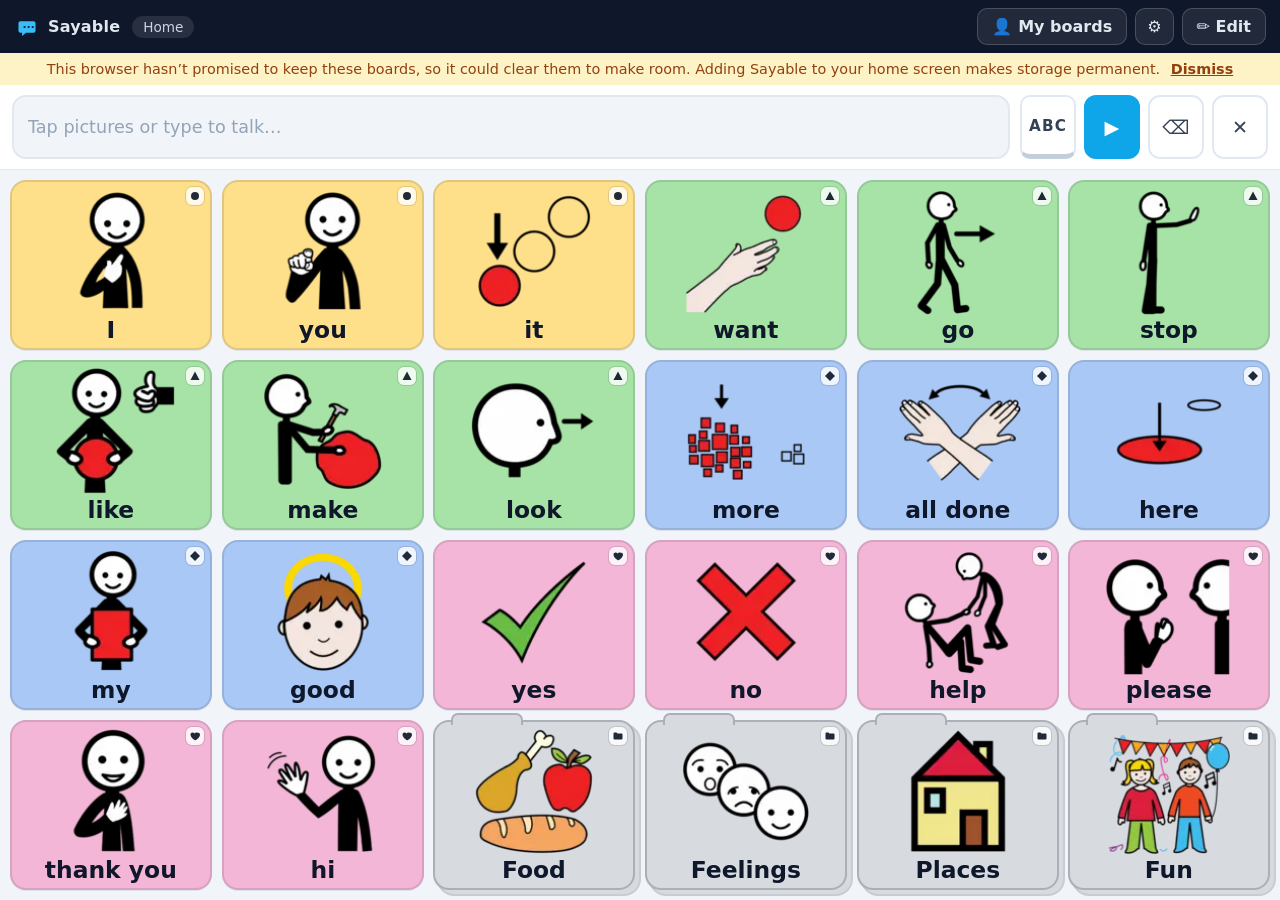
==== commit 0e27bc3a: "App: deploy the keycap keyboard button Built from sayable-systems HEAD with SAYABLE_BASE=/app/.  Co-" ====
--- a/app/index.html
+++ b/app/index.html
@@ -21,8 +21,8 @@
     <link rel="apple-touch-icon" href="/app/apple-touch-icon.png" />
 
     <title>Sayable</title>
-    <script type="module" crossorigin src="/app/assets/index-gqPb-VIP.js"></script>
-    <link rel="stylesheet" crossorigin href="/app/assets/index-VMqKDPQh.css">
+    <script type="module" crossorigin src="/app/assets/index-Dp4SEIdT.js"></script>
+    <link rel="stylesheet" crossorigin href="/app/assets/index-qYQdUUM5.css">
   <link rel="manifest" href="/app/manifest.webmanifest"></head>
   <body>
     <div id="app"></div>
--- a/app/assets/index-qYQdUUM5.css
+++ b/app/assets/index-qYQdUUM5.css
@@ -0,0 +1 @@
+:root{color-scheme:only light;--ink: #0f172a;--ink-soft: #334155;--surface: #f1f5f9;--panel: #ffffff;--line: #e2e8f0;--accent: #0ea5e9;--danger: #e11d48;--radius: 16px;font-family:system-ui,-apple-system,Segoe UI,Roboto,Helvetica,Arial,sans-serif;-webkit-text-size-adjust:100%}*{box-sizing:border-box}html,body{margin:0;height:100%;background:var(--surface);color:var(--ink)}body{overscroll-behavior:none}#app{height:100dvh;display:flex;flex-direction:column}.app{display:flex;flex-direction:column;height:100%;min-height:0}.topbar{flex:0 0 auto;display:flex;align-items:center;gap:12px;padding:8px 14px;padding-top:calc(8px + env(safe-area-inset-top));padding-left:calc(14px + env(safe-area-inset-left));padding-right:calc(14px + env(safe-area-inset-right));background:var(--ink);color:#e2e8f0}.brand{display:flex;align-items:center;gap:8px;font-weight:700;letter-spacing:.2px}.brand .logo{display:block;border-radius:7px}.crumb{padding:3px 11px;border-radius:999px;background:#ffffff1a;font-size:.85rem;color:#cbd5e1}.top-actions{margin-left:auto;display:flex;align-items:center;gap:8px}.ghost{font:inherit;font-weight:600;color:#e2e8f0;background:#ffffff14;border:1px solid rgba(255,255,255,.18);padding:8px 14px;border-radius:10px;cursor:pointer}.ghost:active{transform:translateY(1px)}.ghost.subtle{font-weight:500;color:#cbd5e1;background:transparent;border-color:#ffffff24}.ghost.toggle.on{background:var(--accent);border-color:var(--accent);color:#fff}.warn{margin:0;padding:8px 14px;background:#fef3c7;color:#92400e;font-size:.9rem;text-align:center}.save-error{margin:0;padding:10px 14px;background:#fee2e2;color:#991b1b;font-size:.92rem;font-weight:600;text-align:center;border-bottom:1px solid #fecaca}.splash{height:100dvh;display:flex;flex-direction:column;align-items:center;justify-content:center;gap:14px;background:var(--surface);color:var(--ink-soft);font-weight:700;font-size:1.25rem}.splash img{border-radius:18px}.edit-hint{margin:0;padding:9px 14px;background:#e0f2fe;color:#075985;font-size:.92rem;text-align:center;border-bottom:1px solid #bae6fd;display:flex;flex-wrap:wrap;align-items:center;justify-content:center;gap:6px 14px}.edit-hint-text{flex:1 1 auto}.mask-tools{flex:0 0 auto;display:flex;align-items:center;gap:10px;white-space:nowrap}.mask-count{font-weight:700;font-variant-numeric:tabular-nums}.utterance{flex:0 0 auto;display:flex;flex-direction:column;gap:8px;padding:10px 12px;padding-left:calc(12px + env(safe-area-inset-left));padding-right:calc(12px + env(safe-area-inset-right));background:var(--panel);border-bottom:1px solid var(--line)}.bar-row{display:flex;gap:10px}.strip{flex:1 1 auto;display:flex;align-items:center;gap:8px;flex-wrap:wrap;min-height:64px;padding:8px 14px;background:var(--surface);border:2px solid var(--line);border-radius:14px;cursor:pointer;text-align:left;overflow-x:auto}.placeholder{color:#94a3b8;font-size:1.1rem}.chip{display:inline-flex;align-items:center;gap:6px;padding:6px 12px;background:var(--panel);border:1px solid var(--line);border-radius:10px;font-size:1.15rem;font-weight:600;white-space:nowrap}.chip-sym{font-size:1.25rem}.chip-word{display:inline-flex;align-items:center;gap:6px;padding:0;border:0;background:none;font:inherit;color:inherit;cursor:pointer}.chip.armed{border-color:var(--accent);box-shadow:0 0 0 2px #0ea5e94d}.chip-x{display:inline-flex;align-items:center;justify-content:center;flex:0 0 auto;width:26px;height:26px;margin-right:-4px;padding:0;border:0;border-radius:50%;background:var(--line);color:var(--ink-soft);font:inherit;font-size:1.1rem;line-height:1;cursor:pointer}.chip-x:active{background:var(--danger);color:#fff}.bar-actions{flex:0 0 auto;display:flex;gap:8px}.bar-btn{font:inherit;font-size:1.2rem;min-width:56px;border:2px solid var(--line);background:var(--panel);border-radius:12px;cursor:pointer;color:var(--ink-soft)}.bar-btn:active{transform:translateY(1px)}.bar-btn.speak{background:var(--accent);border-color:var(--accent);color:#fff}.bar-btn:disabled{opacity:.4;cursor:default}.bar-btn.type{font-size:.95rem;font-weight:800;letter-spacing:.08em;border-radius:10px;border-bottom-width:5px;border-bottom-color:#c3cedb}.bar-btn.type.on{background:var(--ink);border-color:var(--ink);border-bottom-color:#020617;color:#fff}.bar-btn.type:active{border-bottom-width:2px}.type-row{display:flex;gap:8px}.type-field{flex:1 1 auto;min-width:0;font:inherit;font-size:1.15rem;padding:12px 14px;color:var(--ink);background:var(--surface);border:2px solid var(--accent);border-radius:14px}.type-field::placeholder{color:#94a3b8}.type-row .bar-btn{padding:0 14px}.board-area{flex:1 1 auto;min-height:0;padding:10px;padding-left:calc(10px + env(safe-area-inset-left));padding-right:calc(10px + env(safe-area-inset-right));padding-bottom:calc(10px + env(safe-area-inset-bottom))}.grid{height:100%;display:grid;grid-template-columns:repeat(var(--cols),1fr);grid-template-rows:repeat(var(--rows),1fr);gap:10px}.tile{position:relative;container-type:size;display:flex;flex-direction:column;align-items:center;justify-content:center;gap:2px;padding:5px;border:2px solid rgba(15,23,42,.12);border-radius:var(--radius);background:var(--bg, #fff);color:var(--ink);cursor:pointer;font:inherit;user-select:none;-webkit-user-select:none;touch-action:manipulation;box-shadow:0 1px #0f172a14;transition:transform .05s ease;overflow:hidden}.tile:active{transform:scale(.96)}.tile:focus-visible{outline:3px solid var(--accent);outline-offset:2px}.tile-sym{font-size:clamp(1.4rem,46cqmin,5.5rem);line-height:1}.tile-label{font-size:clamp(.72rem,15cqmin,1.5rem);font-weight:700;text-align:center;line-height:1.05;max-width:100%}@media(max-width:600px){.board-area{overflow-y:auto;-webkit-overflow-scrolling:touch}.grid{height:auto;min-height:100%;grid-template-columns:repeat(auto-fill,minmax(96px,1fr));grid-template-rows:none;grid-auto-rows:auto;align-content:start}.tile,.tile-slot{aspect-ratio:1 / 1}}.tile.folder{overflow:visible;border-color:#0f172a38;box-shadow:5px 5px 0 -1px var(--bg, #fff),5px 5px 0 1px #0f172a2e,0 1px #0f172a14}.folder-tab{position:absolute;top:-9px;left:16px;width:42%;max-width:72px;height:12px;background:var(--bg, #fff);border:2px solid rgba(15,23,42,.22);border-bottom:none;border-radius:7px 7px 0 0}.grid.editing .tile{touch-action:none;cursor:grab}.tile.editing{box-shadow:0 0 0 2px #0ea5e973,0 1px #0f172a14}.tile.folder.editing{box-shadow:5px 5px 0 -1px var(--bg, #fff),5px 5px 0 1px #0f172a2e,0 0 0 2px #0ea5e973}.tile.dragging,.tile.editing.dragging,.tile.folder.editing.dragging{opacity:.3;filter:grayscale(.85);box-shadow:inset 0 0 0 2px #0ea5e98c;transform:none;cursor:grabbing}.tile-ghost{position:fixed;left:0;top:0;z-index:40;pointer-events:none;opacity:.95;filter:drop-shadow(0 14px 24px rgba(15,23,42,.35))}.tile-ghost .tile{width:100%;height:100%;aspect-ratio:auto;cursor:grabbing}.edit-grip{position:absolute;top:5px;left:8px;font-size:.85rem;letter-spacing:-1px;color:#0f172a66}.tile-slot{border-radius:var(--radius);border:2px dashed rgba(15,23,42,.07);background:#0f172a04;pointer-events:none}.tile.masked{opacity:.42;filter:saturate(.35)}.tile.blank{border-style:dashed;border-color:#0f172a2e;background:#0f172a05;box-shadow:none}.blank-label{color:var(--ink-soft);font-weight:600;font-size:clamp(.6rem,11cqmin,.9rem);letter-spacing:.04em;opacity:.55}.preview-tile.blank{border-style:dashed;border-color:#0f172a38;background:#0f172a05}.tile-eye{position:absolute;bottom:4px;right:5px;width:30px;height:30px;display:flex;align-items:center;justify-content:center;font-size:.9rem;line-height:1;border-radius:999px;background:#ffffffeb;box-shadow:0 0 0 1px #0f172a1f,0 1px 3px #0f172a38}.tile-eye.off:after{content:"";position:absolute;left:3px;right:3px;top:50%;height:2px;border-radius:2px;background:var(--danger);transform:rotate(-45deg)}.tile.masked .tile-eye{opacity:1}.reveal-chip{background:#fef3c7;border-color:#fcd34d;color:#92400e;font-weight:700}.preview-tile.masked{opacity:.42;filter:saturate(.35)}.add-tile{border:2px dashed rgba(15,23,42,.32);background:#ffffff8c;color:var(--ink-soft)}.add-tile .tile-sym{font-weight:300}.modal-backdrop{position:fixed;top:0;right:0;bottom:0;left:0;background:#0f172a80;display:flex;align-items:center;justify-content:center;padding:16px;z-index:50}.modal{width:100%;max-width:480px;max-height:92dvh;overflow-y:auto;background:var(--panel);border-radius:18px;padding:18px;box-shadow:0 24px 60px #0f172a59;display:flex;flex-direction:column;gap:12px}.modal-body{display:grid;grid-template-columns:1fr;gap:14px;grid-template-areas:"preview" "words" "picture" "color" "when" "advanced"}.field-preview{grid-area:preview;display:flex;justify-content:center}.field-words{grid-area:words}.field-picture{grid-area:picture}.field-color{grid-area:color}.field-when{grid-area:when}.field-advanced{grid-area:advanced;gap:12px;padding-top:6px;border-top:1px solid var(--line)}.adv-toggle{align-self:flex-start;display:inline-flex;align-items:center;gap:7px;padding:4px 2px;border:none;background:none;cursor:pointer;font:inherit;font-size:.85rem;font-weight:700;letter-spacing:.02em;color:var(--ink-soft)}.adv-toggle:hover{color:var(--ink)}.adv-caret{display:inline-block;transition:transform .15s ease;font-size:.75rem}.adv-caret.open{transform:rotate(90deg)}.adv-dot{width:7px;height:7px;border-radius:50%;background:var(--accent)}.adv-body{display:flex;flex-direction:column;gap:8px}.spoken-row{display:flex;gap:8px;align-items:stretch}.spoken-row .text-in{flex:1 1 auto;min-width:0}.preview-btn{flex:0 0 auto}.field-hint{font-size:.8rem;color:var(--ink-soft);line-height:1.35}@media(min-width:720px){.modal{max-width:820px}.modal-body{grid-template-columns:1fr 1fr;column-gap:26px;align-items:start;grid-template-areas:"words   preview" "picture color" "picture when" "advanced advanced"}}.modal-head{font-size:1.15rem;font-weight:800}.preview-tile{align-self:center;position:relative;container-type:size;width:150px;height:150px;display:flex;flex-direction:column;align-items:center;justify-content:center;gap:4px;background:var(--bg, #fff);border:2px solid rgba(15,23,42,.14);border-radius:var(--radius)}.preview-tile.folder{overflow:visible;box-shadow:5px 5px 0 -1px var(--bg, #fff),5px 5px 0 1px #0f172a2e}.field{display:flex;flex-direction:column;gap:8px}.field-label{font-size:.85rem;font-weight:700;color:var(--ink-soft);text-transform:uppercase;letter-spacing:.04em}.text-in,.emoji-in,.board-sel{font:inherit;padding:10px 12px;border:2px solid var(--line);border-radius:10px;background:var(--surface);color:var(--ink)}.text-in:focus,.emoji-in:focus,.board-sel:focus{outline:none;border-color:var(--accent)}.emoji-area{display:flex;gap:10px;align-items:flex-start}.emoji-in{width:64px;flex:0 0 auto;text-align:center;font-size:1.5rem}.emoji-grid{flex:1 1 auto;display:grid;grid-template-columns:repeat(8,1fr);gap:4px}.emoji-opt{font-size:1.25rem;aspect-ratio:1;border:1px solid transparent;border-radius:8px;background:var(--surface);cursor:pointer}.emoji-opt.sel{border-color:var(--accent);background:#e0f2fe}.swatches{display:grid;grid-template-columns:repeat(3,1fr);gap:8px}.swatch{font:inherit;font-weight:700;font-size:.85rem;padding:12px 6px;border:2px solid rgba(15,23,42,.12);border-radius:10px;background:var(--sw);color:#0f172abf;cursor:pointer}.swatch.sel{border-color:var(--ink);box-shadow:0 0 0 2px var(--ink)}.seg{display:grid;grid-template-columns:1fr 1fr;gap:8px}.seg button{font:inherit;font-weight:600;padding:11px 8px;border:2px solid var(--line);border-radius:10px;background:var(--surface);color:var(--ink-soft);cursor:pointer}.seg button.sel{border-color:var(--accent);background:#e0f2fe;color:#075985}.modal-actions{display:flex;align-items:center;gap:8px;padding-top:4px}.modal-actions .grow{flex:1 1 auto}.primary,.ghost-dark,.danger{font:inherit;font-weight:700;padding:11px 18px;border-radius:10px;cursor:pointer;border:2px solid transparent}.primary{background:var(--accent);color:#fff}.ghost-dark{background:var(--surface);border-color:var(--line);color:var(--ink-soft)}.danger{background:#fff1f2;border-color:#fecdd3;color:var(--danger)}img.sym-img{display:block;object-fit:contain;pointer-events:none}img.sym-img.tile-sym{flex:1 1 auto;width:100%;min-height:0;object-fit:contain}img.sym-img.chip-sym{width:1.4rem;height:1.4rem}.picker{display:flex;flex-direction:column;gap:10px}.picker-tabs{display:flex;gap:8px}.picker-tabs button{font:inherit;font-weight:600;padding:8px 12px;border:2px solid var(--line);border-radius:10px;background:var(--surface);color:var(--ink-soft);cursor:pointer}.picker-tabs button.sel{border-color:var(--accent);background:#e0f2fe;color:#075985}.search-row{display:flex;gap:8px}.search-row .text-in{flex:1 1 auto}.search-row .primary{flex:0 0 auto}.result-grid{display:grid;grid-template-columns:repeat(4,1fr);gap:8px;max-height:220px;overflow-y:auto}.result{aspect-ratio:1;padding:6px;border:2px solid var(--line);border-radius:10px;background:#fff;cursor:pointer}.result img{width:100%;height:100%;object-fit:contain}.result:hover{border-color:var(--accent)}.picker-note{margin:0;font-size:.85rem;color:var(--ink-soft)}.linklike{align-self:flex-start;padding:0;border:none;background:none;font-size:.85rem;color:var(--accent);text-decoration:underline;cursor:pointer}.import-error{color:var(--danger);font-weight:600}.attribution{margin:2px 0 0;font-size:.72rem;color:#94a3b8}.attribution a{color:inherit}.mail-link{color:var(--accent);font-weight:600;overflow-wrap:anywhere}.upload-area{display:flex;flex-direction:column;gap:8px;align-items:flex-start}.upload-btn{display:inline-flex;align-items:center;justify-content:center;font:inherit;font-weight:700;padding:14px 20px;border:2px dashed var(--accent);border-radius:12px;background:#e0f2fe;color:#075985;cursor:pointer}.upload-btn input{display:none}.profile-chip{display:inline-flex;align-items:center;gap:6px;max-width:200px}.pchip-name{max-width:130px;overflow:hidden;text-overflow:ellipsis;white-space:nowrap}.profiles-modal{max-width:600px}.profile-grid{display:grid;grid-template-columns:repeat(auto-fill,minmax(150px,1fr));gap:12px}.pcard{position:relative;display:flex;flex-direction:column;border:2px solid var(--line);border-radius:14px;background:var(--surface);min-height:104px}.pcard.active{border-color:var(--accent);box-shadow:0 0 0 2px #0ea5e940}.pcard-check{position:absolute;top:8px;right:11px;color:var(--accent);font-weight:800}.pcard-main{flex:1 1 auto;display:flex;flex-direction:column;gap:4px;align-items:flex-start;justify-content:center;padding:14px;border:none;background:transparent;cursor:pointer;font:inherit;text-align:left}.pcard-name{font-weight:700;font-size:1.05rem}.pcard-meta{font-size:.8rem;color:var(--ink-soft)}.pcard-tools{display:flex;gap:4px;padding:0 10px 10px}.icon-btn{font:inherit;font-size:1rem;padding:4px 9px;border:1px solid var(--line);border-radius:8px;background:var(--panel);cursor:pointer}.pcard-rename{margin:12px 12px 8px}.pcard.adding{padding:12px;gap:8px;justify-content:center}.adding-actions{display:flex;gap:8px;justify-content:flex-end}.pcard-add{align-items:center;justify-content:center;gap:6px;border-style:dashed;color:var(--ink-soft);cursor:pointer;font:inherit;font-weight:600}.pcard-add-plus{font-size:1.9rem;font-weight:300;line-height:1}.ghost.icon-only{padding:8px 11px}.cat-badge{position:absolute;top:5px;right:6px;width:18px;height:18px;display:flex;align-items:center;justify-content:center;background:#ffffffd1;border-radius:6px;box-shadow:0 0 0 1px #0f172a1f}.cat-badge svg{display:block;fill:#1f2937}.report-modal{max-width:520px}.rp-tabs{display:flex;gap:6px;margin-bottom:12px}.rp-tab{flex:1 1 0;padding:8px 4px;border:2px solid var(--line);border-radius:10px;background:var(--panel);color:var(--ink-soft);font:inherit;font-size:.86rem;font-weight:700;cursor:pointer}.rp-tab.sel{border-color:var(--accent);background:#e0f2fe;color:#075985}.rp-stats{display:grid;grid-template-columns:repeat(auto-fit,minmax(108px,1fr));gap:8px;margin-bottom:14px}.rp-stat{display:flex;flex-direction:column;align-items:center;gap:2px;padding:10px 6px;border:1px solid var(--line);border-radius:12px;background:var(--surface);text-align:center}.rp-num{font-size:1.5rem;font-weight:800;line-height:1;font-variant-numeric:tabular-nums}.rp-cap{font-size:.74rem;color:var(--ink-soft)}.rp-section{margin-bottom:14px}.rp-days{font-weight:400;color:var(--ink-soft)}.rp-chart{display:flex;align-items:flex-end;gap:2px;height:76px;margin-top:6px;padding:4px 6px;border:1px solid var(--line);border-radius:10px;background:var(--surface)}.rp-bar{flex:1 1 0;min-width:2px;height:var(--h, 0%);min-height:2px;border-radius:2px 2px 0 0;background:var(--accent)}.rp-axis{display:flex;justify-content:space-between;margin-top:3px;font-size:.72rem;color:var(--ink-soft)}.rp-words{display:flex;flex-direction:column;gap:4px;margin-top:6px}.rp-word{display:grid;grid-template-columns:6.5rem 1fr 2.5rem;align-items:center;gap:8px;font-size:.86rem}.rp-word-text{overflow:hidden;text-overflow:ellipsis;white-space:nowrap;font-weight:700}.rp-word-bar{height:10px;width:var(--w, 0%);min-width:3px;border-radius:5px;background:var(--accent);opacity:.75}.rp-word-n{text-align:right;color:var(--ink-soft);font-variant-numeric:tabular-nums}.settings-modal{max-width:440px;overflow:hidden;container-type:inline-size}.settings-tabs{flex:0 0 auto;display:flex;gap:4px;padding:4px;background:var(--surface);border-radius:12px}.settings-tab{flex:1 1 0;min-width:0;font:inherit;font-size:.85rem;font-weight:700;padding:9px 6px;border:0;border-radius:9px;background:transparent;color:var(--ink-soft);cursor:pointer;white-space:nowrap;overflow:hidden;text-overflow:ellipsis}.settings-tab[aria-selected=true]{background:var(--panel);color:var(--ink);box-shadow:0 1px 3px #0f172a2e}.settings-panel{flex:1 1 auto;min-height:0;overflow-y:auto}.settings-panel-inner{display:flex;flex-direction:column;gap:12px;min-height:260px}@container (max-width: 330px){.settings-tab{font-size:.78rem;padding:9px 2px}}.range{width:100%;accent-color:var(--accent);height:28px}.voice-help{font-size:.85rem;color:var(--ink-soft)}.voice-help summary{cursor:pointer;color:var(--accent);font-weight:600}.voice-help p{margin:6px 0 0;line-height:1.35}.toggle-row{display:flex;align-items:center;justify-content:space-between;gap:16px}.toggle-text{display:flex;flex-direction:column;gap:2px}.toggle-hint{font-size:.82rem;color:var(--ink-soft)}.switch{-moz-appearance:none;appearance:none;-webkit-appearance:none;flex:0 0 auto;width:46px;height:26px;border-radius:999px;background:#cbd5e1;position:relative;cursor:pointer;transition:background .15s ease}.switch:checked{background:var(--accent)}.switch:after{content:"";position:absolute;top:3px;left:3px;width:20px;height:20px;border-radius:50%;background:#fff;transition:transform .15s ease}.switch:checked:after{transform:translate(20px)}.recovery-notice{margin:0;padding:9px 14px;background:#e0f2fe;color:#075985;font-size:.92rem;text-align:center;border-bottom:1px solid #bae6fd}.update-notice{margin:0;padding:9px 14px;background:#ecfccb;color:#3f6212;font-size:.92rem;text-align:center;border-bottom:1px solid #d9f99d}:root.modal-open,:root.modal-open body{overflow:hidden;overscroll-behavior:none}.link-btn{font:inherit;font-weight:600;color:inherit;background:none;border:none;text-decoration:underline;cursor:pointer;padding:0 0 0 6px}.backup-list{display:flex;flex-direction:column;gap:8px;max-height:260px;overflow-y:auto}.backup-row{display:flex;align-items:center;gap:10px;padding:8px 10px;border:1px solid var(--line);border-radius:10px;background:var(--surface)}.backup-info{display:flex;flex-direction:column;gap:2px;min-width:0;flex:1 1 auto}.backup-label{font-weight:700;font-size:.95rem}.backup-meta{font-size:.78rem;color:var(--ink-soft)}.backup-actions{display:flex;gap:6px;flex:0 0 auto}.ghost-dark.small{padding:7px 12px;font-size:.85rem}@media(prefers-reduced-motion:reduce){.tile,.bar-btn,.ghost{transition:none}.tile:active{transform:none}}.pin-modal{max-width:320px;align-items:center;text-align:center}.pin-dots{display:flex;gap:14px;justify-content:center;padding:6px 0 2px}.pin-dot{width:16px;height:16px;border-radius:50%;border:2px solid var(--line)}.pin-dot.filled{background:var(--accent);border-color:var(--accent)}.pin-error{margin:0;color:var(--danger);font-size:.9rem}.pin-pad{display:grid;grid-template-columns:repeat(3,76px);gap:10px;justify-content:center}.pin-key{height:64px;border:0;border-radius:14px;background:var(--surface);color:var(--ink);font-size:1.4rem;font-weight:600;cursor:pointer}.pin-key:active{transform:scale(.96)}.pin-key.ghosted{background:transparent;font-size:.95rem;font-weight:500;color:var(--ink-soft)}.lock-actions{display:flex;gap:8px}.obf-chip{font-size:.6rem;font-weight:800;letter-spacing:.03em;color:var(--ink-soft)}.voice-open{display:flex;align-items:center;gap:12px;width:100%;font:inherit;padding:12px 14px;border:2px solid var(--line);border-radius:10px;background:var(--surface);color:var(--ink);cursor:pointer}.voice-open:hover{border-color:var(--accent)}.voice-open-name{flex:1 1 auto;min-width:0;overflow:hidden;text-overflow:ellipsis;white-space:nowrap;text-align:left;font-weight:700}.voice-open-cta{flex:0 0 auto;font-weight:700;font-size:.9rem;color:var(--accent)}.vp-backdrop{z-index:60}.voice-modal{max-width:540px}.vp-tabs{display:flex;gap:8px}.vp-tab{flex:1 1 0;display:inline-flex;align-items:center;justify-content:center;gap:8px;font:inherit;font-weight:700;padding:10px 12px;border:2px solid var(--line);border-radius:12px;background:var(--surface);color:var(--ink-soft);cursor:pointer}.vp-tab.sel{border-color:var(--accent);background:#e0f2fe;color:#075985}.vp-tab:disabled{opacity:.45;cursor:default}.vp-count{font-size:.72rem;font-weight:800;padding:1px 7px;border-radius:999px;background:#0f172a1a}.vp-tab.sel .vp-count{background:#0284c72e}.vp-chips{display:flex;flex-wrap:wrap;gap:6px}.vp-chip{font:inherit;font-size:.82rem;font-weight:600;padding:6px 12px;border:2px solid var(--line);border-radius:999px;background:var(--surface);color:var(--ink-soft);cursor:pointer}.vp-chip.sel{border-color:var(--accent);background:#e0f2fe;color:#075985}.vp-search{width:100%}.vp-list{display:flex;flex-direction:column;gap:6px;max-height:46dvh;overflow-y:auto;padding:2px;margin:0 -2px}.vp-row{display:flex;align-items:center;gap:12px;width:100%;min-height:52px;padding:10px 12px;font:inherit;text-align:left;border:2px solid var(--line);border-radius:12px;background:#fff;color:var(--ink);cursor:pointer}.vp-row:hover{border-color:#bae6fd}.vp-row.sel{border-color:var(--accent);background:#e0f2fe}.vp-play{flex:0 0 auto;display:inline-flex;align-items:center;justify-content:center;width:30px;height:30px;border-radius:50%;background:var(--surface);color:var(--accent);font-size:.78rem}.vp-row.sel .vp-play{background:#fff}.vp-name{flex:1 1 auto;min-width:0;display:flex;flex-direction:column;gap:1px;font-weight:600}.vp-sub{font-size:.75rem;font-weight:500;color:var(--ink-soft)}.vp-badge{display:inline-block;margin-left:6px;padding:1px 6px;font-size:.64rem;font-weight:800;text-transform:uppercase;letter-spacing:.04em;color:#075985;background:#0284c724;border-radius:6px;vertical-align:middle}.vp-check{flex:0 0 auto;font-weight:800;color:var(--accent)}.vp-group-head{padding:8px 4px 2px;font-size:.72rem;font-weight:800;text-transform:uppercase;letter-spacing:.05em;color:var(--ink-soft)}
